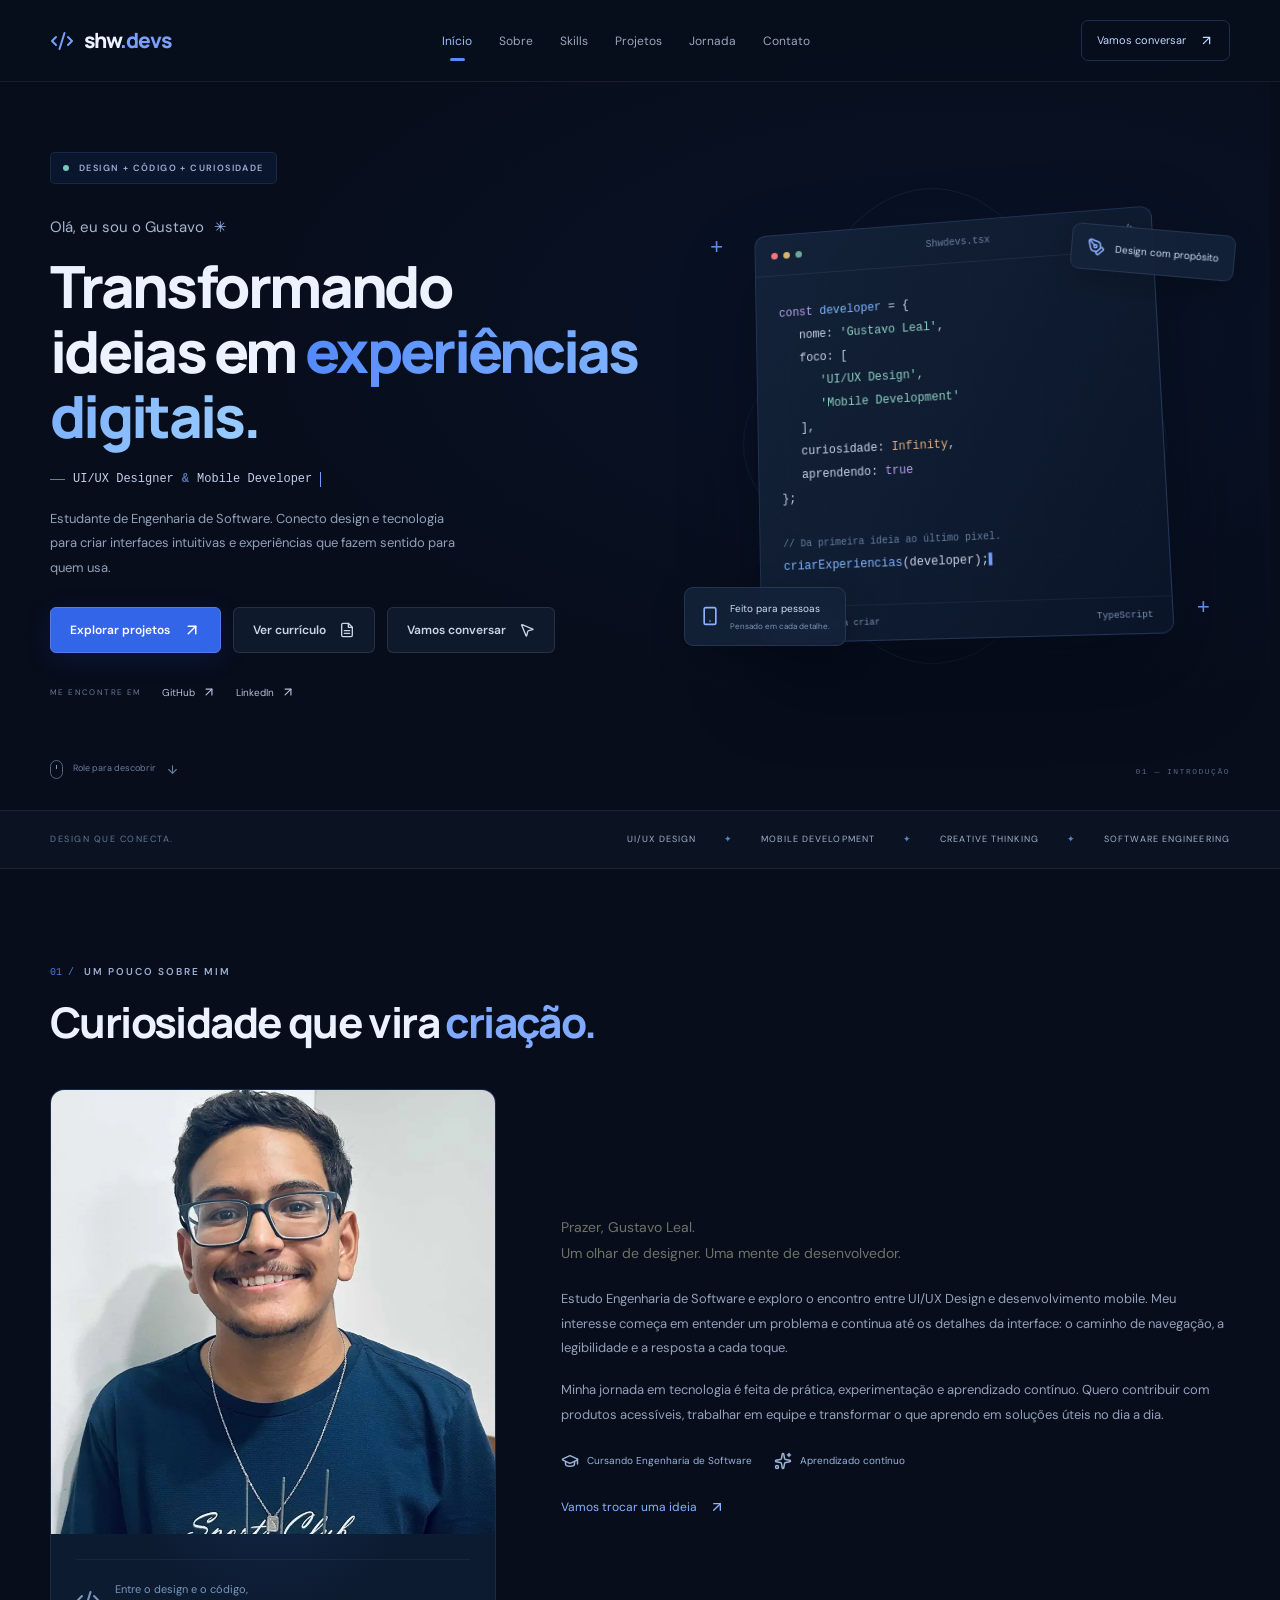
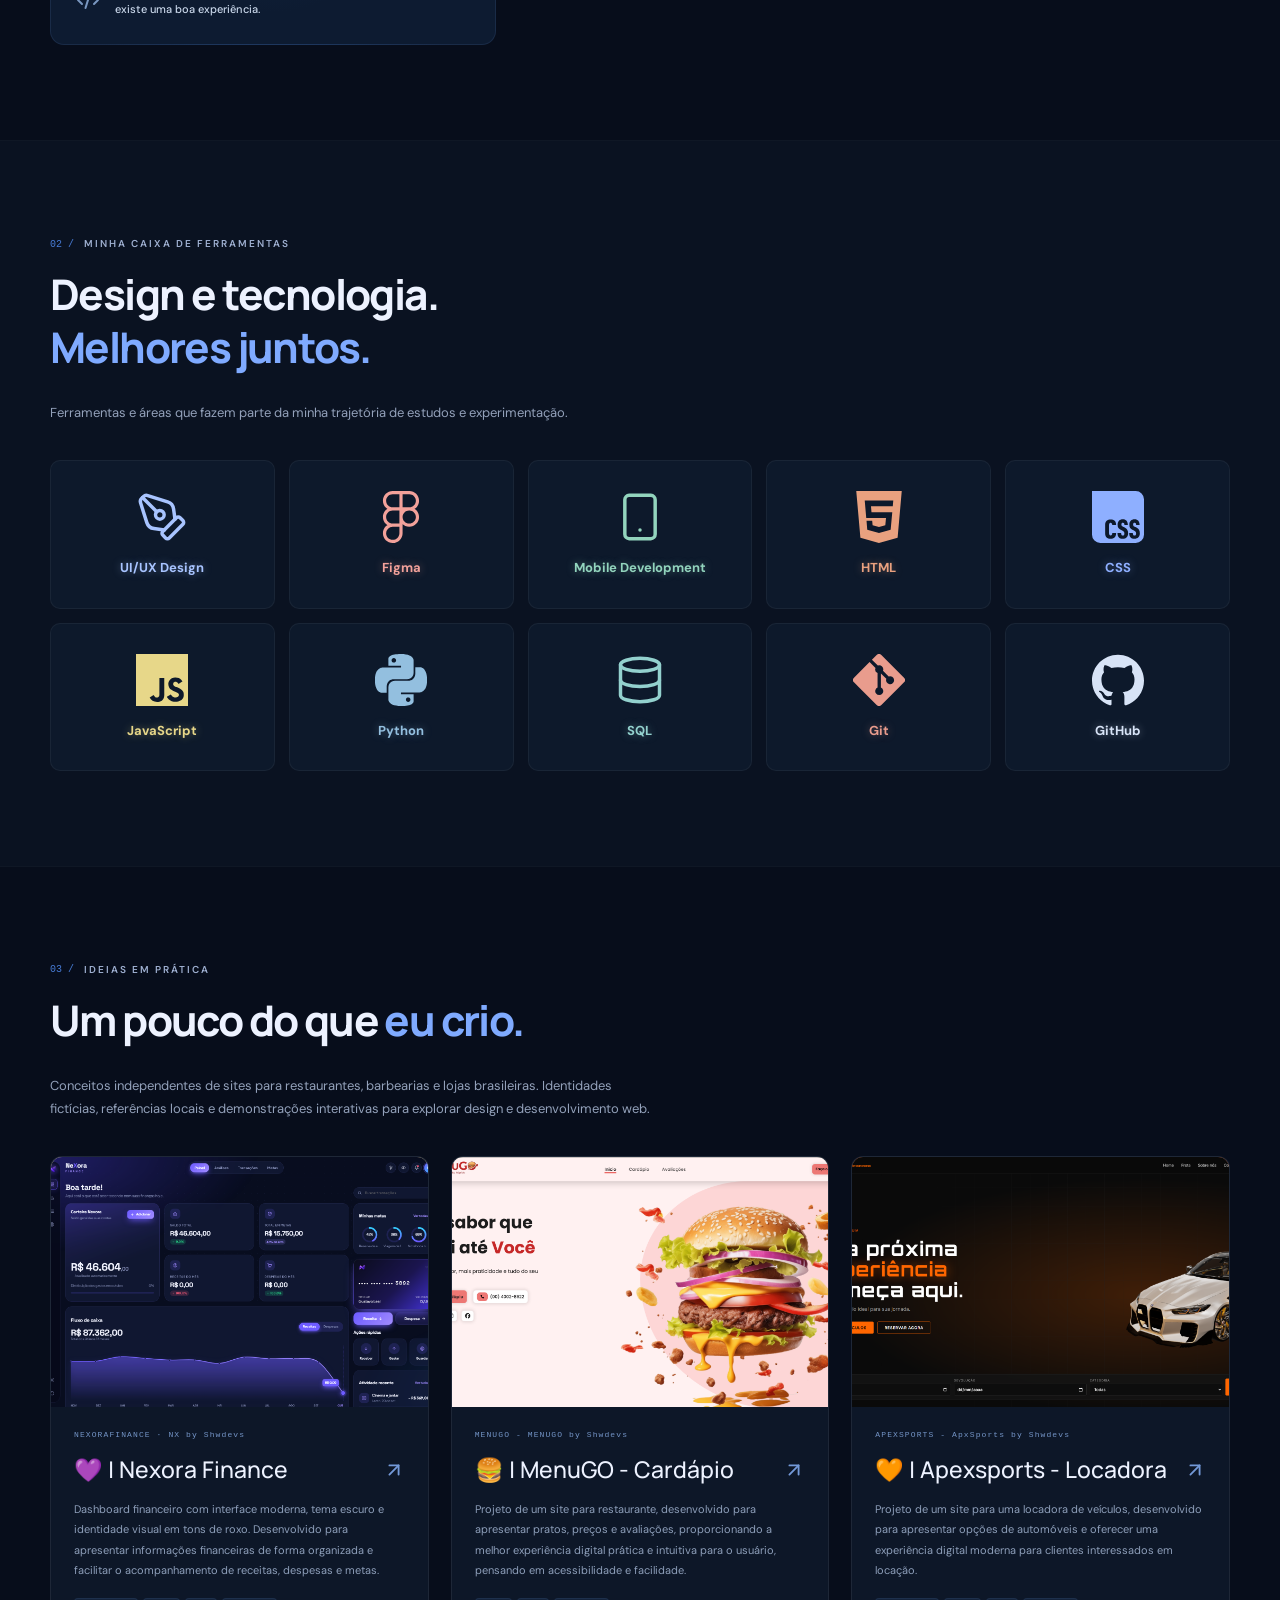
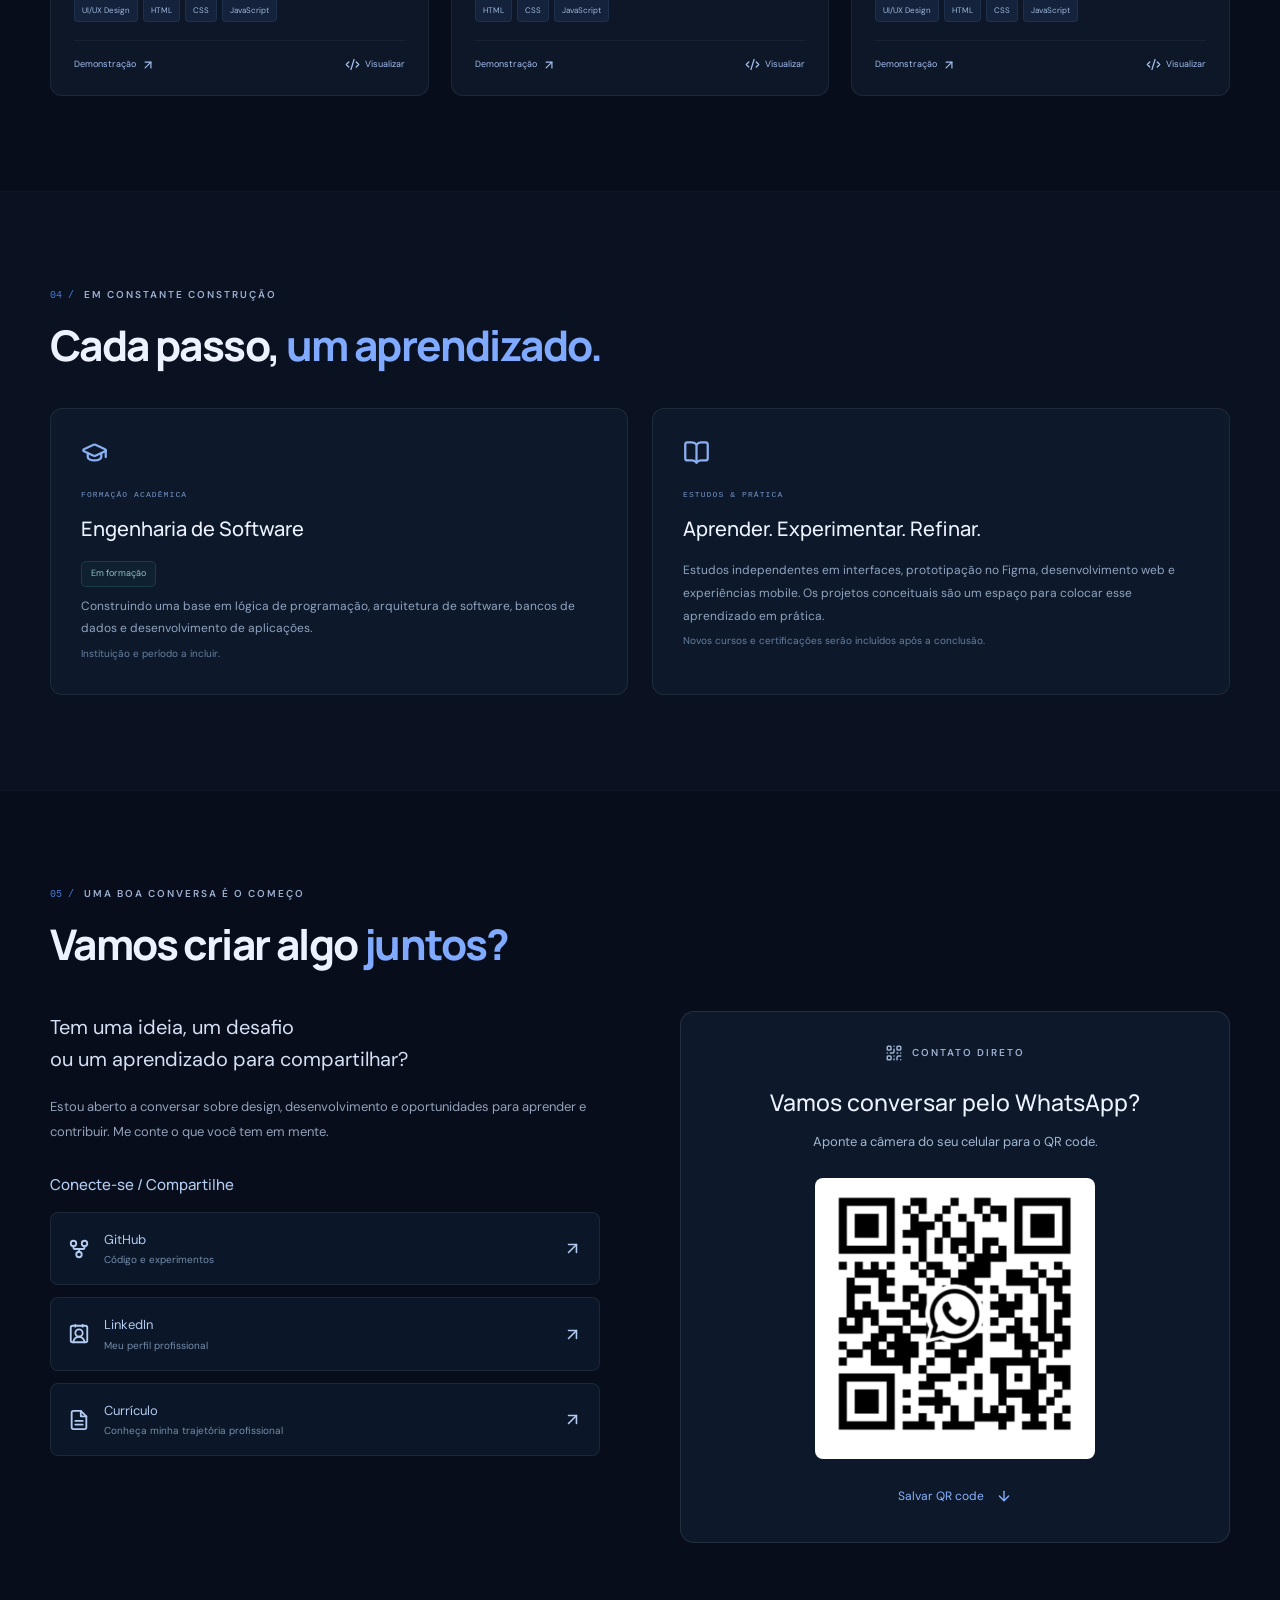
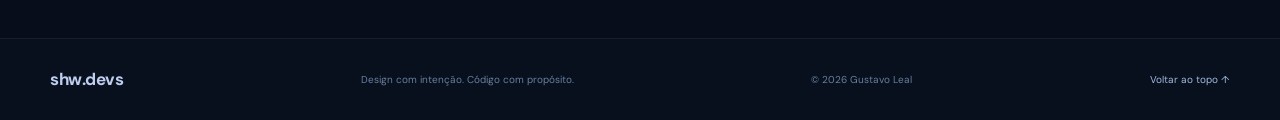
==== index.html @ 4ba38559 "Add files via upload" ====
<!doctype html>
<html lang="pt-BR">

<head>
  <meta charset="utf-8">
  <meta name="viewport" content="width=device-width, initial-scale=1">
  <meta name="theme-color" content="#070d1b">
  <meta name="description"
    content="Gustavo Leal — estudante de Engenharia de Software com foco em UI/UX Design e desenvolvimento mobile.">
  <title>🌐 | Shwdevs.com</title>
  <link rel="stylesheet" href="style.css">
</head>

<body>
  <a href="#main-content" class="skip-link">Pular para o conteúdo</a>
  <header class="site-header">
    <a href="#inicio" class="wordmark" aria-label="Gustavo Leal, início">
      <svg xmlns="http://www.w3.org/2000/svg" width="24" height="24" viewBox="0 0 24 24" fill="none"
        stroke="currentColor" stroke-width="2" stroke-linecap="round" stroke-linejoin="round"
        class="lucide lucide-code-xml lucide-code-2" aria-hidden="true">
        <path d="m18 16 4-4-4-4">
        </path>
        <path d="m6 8-4 4 4 4">
        </path>
        <path d="m14.5 4-5 16">
        </path>
      </svg>
      <span>shw<span class="blue">.devs</span>
      </span>
    </a>
    <button class="menu-toggle" aria-label="Abrir menu" aria-expanded="false" aria-controls="navigation">
      <svg xmlns="http://www.w3.org/2000/svg" width="24" height="24" viewBox="0 0 24 24" fill="none"
        stroke="currentColor" stroke-width="2" stroke-linecap="round" stroke-linejoin="round" class="lucide lucide-menu"
        aria-hidden="true">
        <path d="M4 5h16">
        </path>
        <path d="M4 12h16">
        </path>
        <path d="M4 19h16">
        </path>
      </svg>
    </button>
    <nav id="navigation" class="" aria-label="Navegação principal">
      <a href="#inicio" class="active" aria-current="location">Início</a>
      <a href="#sobre" class="">Sobre</a>
      <a href="#habilidades" class="">Skills</a>
      <a href="#projetos" class="">Projetos</a>
      <a href="#jornada" class="">Jornada</a>
      <a href="#contato" class="">Contato</a>
    </nav>
    <a href="#contato" class="header-cta">Vamos conversar <svg xmlns="http://www.w3.org/2000/svg" width="15" height="15"
        viewBox="0 0 24 24" fill="none" stroke="currentColor" stroke-width="2" stroke-linecap="round"
        stroke-linejoin="round" class="lucide lucide-arrow-up-right" aria-hidden="true">
        <path d="M7 7h10v10">
        </path>
        <path d="M7 17 17 7">
        </path>
      </svg>
    </a>
  </header>
  <main id="main-content" tabindex="-1">
    <div class="portfolio">
      <section id="inicio" class="hero page-shell">
        <div class="hero-copy">
          <div class="eyebrow pill">
            <span class="status-dot">
            </span> DESIGN + CÓDIGO + CURIOSIDADE
          </div>
          <p class="hello">Olá, eu sou o Gustavo <span aria-hidden="true">✳</span>
          </p>
          <h1>Transformando<br />ideias em <span class="gradient-text">experiências<br class="wide-break" />
              digitais.</span>
          </h1>
          <div class="role-line">
            <span>
            </span> UI/UX Designer <b> &amp; </b> Mobile Developer<i>
            </i>
          </div>
          <p class="hero-description">Estudante de Engenharia de Software. Conecto design e tecnologia para criar
            interfaces intuitivas e experiências que fazem sentido para quem usa.</p>
          <div class="hero-actions">
            <a href="#projetos" class="primary-button">Explorar projetos <svg xmlns="http://www.w3.org/2000/svg"
                width="18" height="18" viewBox="0 0 24 24" fill="none" stroke="currentColor" stroke-width="2"
                stroke-linecap="round" stroke-linejoin="round" class="lucide lucide-arrow-up-right" aria-hidden="true">
                <path d="M7 7h10v10">
                </path>
                <path d="M7 17 17 7">
                </path>
              </svg>
            </a>
            <div class="resume-hover">
              <a href="assets/curriculo-gustavo-leal.pdf" class="secondary-button resume-trigger" target="_blank"
                rel="noreferrer" aria-describedby="resume-preview-note">Ver currículo <svg xmlns="http://www.w3.org/2000/svg"
                  width="16" height="16" viewBox="0 0 24 24" fill="none" stroke="currentColor" stroke-width="2"
                  stroke-linecap="round" stroke-linejoin="round" aria-hidden="true">
                  <path d="M14 2H6a2 2 0 0 0-2 2v16a2 2 0 0 0 2 2h12a2 2 0 0 0 2-2V8z"></path>
                  <path d="M14 2v6h6"></path>
                  <path d="M16 13H8"></path>
                  <path d="M16 17H8"></path>
                </svg>
              </a>
              <div class="resume-preview" role="dialog" aria-label="Prévia do currículo">
                <div class="resume-preview-heading">
                  <span>CURRÍCULO</span>
                  <small id="resume-preview-note">Passe o mouse para visualizar · clique para abrir</small>
                </div>
                <iframe src="assets/curriculo-gustavo-leal.pdf" title="Currículo de Gustavo Leal"
                  loading="lazy"></iframe>
              </div>
            </div>
            <a href="#contato" class="secondary-button">Vamos conversar <svg xmlns="http://www.w3.org/2000/svg"
                width="16" height="16" viewBox="0 0 24 24" fill="none" stroke="currentColor" stroke-width="2"
                stroke-linecap="round" stroke-linejoin="round" class="lucide lucide-mouse-pointer-2" aria-hidden="true">
                <path
                  d="M4.037 4.688a.495.495 0 0 1 .651-.651l16 6.5a.5.5 0 0 1-.063.947l-6.124 1.58a2 2 0 0 0-1.438 1.435l-1.579 6.126a.5.5 0 0 1-.947.063z">
                </path>
              </svg>
            </a>
          </div>
          <div class="hero-social">
            <span>ME ENCONTRE EM</span>
            <a href="https://github.com/shwnzzzz" target="_blank" rel="noreferrer">GitHub <svg
                xmlns="http://www.w3.org/2000/svg" width="14" height="14" viewBox="0 0 24 24" fill="none"
                stroke="currentColor" stroke-width="2" stroke-linecap="round" stroke-linejoin="round"
                class="lucide lucide-arrow-up-right" aria-hidden="true">
                <path d="M7 7h10v10">
                </path>
                <path d="M7 17 17 7">
                </path>
              </svg>
            </a>
            <a href="https://www.linkedin.com/in/gustavo-leal-b8183a264/" target="_blank" rel="noreferrer"
              title="Gustavo Leal no LinkedIn">LinkedIn <svg xmlns="http://www.w3.org/2000/svg" width="14" height="14"
                viewBox="0 0 24 24" fill="none" stroke="currentColor" stroke-width="2" stroke-linecap="round"
                stroke-linejoin="round" class="lucide lucide-arrow-up-right" aria-hidden="true">
                <path d="M7 7h10v10">
                </path>
                <path d="M7 17 17 7">
                </path>
              </svg>
            </a>
          </div>
        </div>
        <div class="tech-art" aria-label="Composição gráfica de desenvolvimento e design">
          <div class="art-grid">
          </div>
          <div class="orbital orbital-one">
          </div>
          <div class="orbital orbital-two">
          </div>
          <div class="floating-tag tag-design">
            <svg xmlns="http://www.w3.org/2000/svg" width="18" height="18" viewBox="0 0 24 24" fill="none"
              stroke="currentColor" stroke-width="2" stroke-linecap="round" stroke-linejoin="round"
              class="lucide lucide-pen-tool" aria-hidden="true">
              <path
                d="m18 13-.654-4.736a4 4 0 00-2.756-3.266l-9.163-2.9a2 2 0 00-2.017.493l-.82.819a2 2 0 00-.492 2.017l2.9 9.163a4 4 0 003.266 2.756L13 18">
              </path>
              <path
                d="M18.648 12.352a1.205 1.205 0 011.704 0l1.296 1.296a1.205 1.205 0 010 1.704l-6.296 6.296a1.205 1.205 0 01-1.704 0l-1.296-1.296a1.205 1.205 0 010-1.704z">
              </path>
              <path d="m3 3 6.586 6.586">
              </path>
              <circle cx="11" cy="11" r="2">
              </circle>
            </svg>
            <span>Design com propósito</span>
          </div>
          <div class="code-window">
            <div class="window-top">
              <span class="window-dots">
                <i>
                </i>
                <i>
                </i>
                <i>
                </i>
              </span>
              <span>Shwdevs.tsx</span>
              <svg xmlns="http://www.w3.org/2000/svg" width="14" height="14" viewBox="0 0 24 24" fill="none"
                stroke="currentColor" stroke-width="2" stroke-linecap="round" stroke-linejoin="round"
                class="lucide lucide-code-xml lucide-code-2" aria-hidden="true">
                <path d="m18 16 4-4-4-4">
                </path>
                <path d="m6 8-4 4 4 4">
                </path>
                <path d="m14.5 4-5 16">
                </path>
              </svg>
            </div>
            <div class="code-body">
              <div>
                <span class="code-purple">const</span> <span class="code-blue">developer</span> = {
              </div>
              <div class="indent">nome: <span class="code-green">&#x27;Gustavo Leal&#x27;</span>,</div>
              <div class="indent">foco: [</div>
              <div class="indent2 code-green">&#x27;UI/UX Design&#x27;,</div>
              <div class="indent2 code-green">&#x27;Mobile Development&#x27;</div>
              <div class="indent">],</div>
              <div class="indent">curiosidade: <span class="code-orange">Infinity</span>,</div>
              <div class="indent">aprendendo: <span class="code-purple">true</span>
              </div>
              <div>};</div>
              <br />
              <div class="code-muted">// Da primeira ideia ao último pixel.</div>
              <div>
                <span class="code-blue">criarExperiencias</span>(developer);<span class="code-caret">▌</span>
              </div>
            </div>
            <div class="window-bottom">
              <span>
                <span class="status-dot">
                </span> Pronto para criar</span>
              <span>TypeScript</span>
            </div>
          </div>
          <div class="floating-tag tag-mobile">
            <svg xmlns="http://www.w3.org/2000/svg" width="20" height="20" viewBox="0 0 24 24" fill="none"
              stroke="currentColor" stroke-width="2" stroke-linecap="round" stroke-linejoin="round"
              class="lucide lucide-smartphone" aria-hidden="true">
              <rect width="14" height="20" x="5" y="2" rx="2" ry="2">
              </rect>
              <path d="M12 18h.01">
              </path>
            </svg>
            <div>Feito para pessoas<small>Pensado em cada detalhe.</small>
            </div>
          </div>
          <span class="art-cross cross-one">+</span>
          <span class="art-cross cross-two">+</span>
        </div>
        <a href="#sobre" class="scroll-cue">
          <span class="mouse-outline">
          </span> Role para descobrir <svg xmlns="http://www.w3.org/2000/svg" width="13" height="13" viewBox="0 0 24 24"
            fill="none" stroke="currentColor" stroke-width="2" stroke-linecap="round" stroke-linejoin="round"
            class="lucide lucide-arrow-down" aria-hidden="true">
            <path d="M12 5v14">
            </path>
            <path d="m19 12-7 7-7-7">
            </path>
          </svg>
        </a>
        <span class="hero-index">01 — INTRODUÇÃO</span>
      </section>
      <div class="discipline-strip">
        <span>DESIGN QUE CONECTA.</span>
        <span>UI/UX DESIGN <i>✦</i> MOBILE DEVELOPMENT <i>✦</i> CREATIVE THINKING <i>✦</i> SOFTWARE ENGINEERING</span>
      </div>


      <section id="sobre" class="page-shell content-section reveal">
        <div class="section-heading">
          <p class="eyebrow">
            <span class="section-number">01 /</span> UM POUCO SOBRE MIM
          </p>
          <h2>Curiosidade que vira <span>criação.</span>
          </h2>
        </div>
        <div class="about-grid">
          <div class="about-graphic">
            <img class="profile-photo" src="img/gustavo-leal-800.webp"
              srcSet="img/gustavo-leal-400.webp 400w, img/gustavo-leal-800.webp 800w"
              sizes="(max-width: 760px) 90vw, 40vw" width="2065" height="2057" loading="lazy"
              alt="Foto" />
            <div class="about-graphic-bottom">
              <svg xmlns="http://www.w3.org/2000/svg" width="24" height="24" viewBox="0 0 24 24" fill="none"
                stroke="currentColor" stroke-width="2" stroke-linecap="round" stroke-linejoin="round"
                class="lucide lucide-code-xml lucide-code-2" aria-hidden="true">
                <path d="m18 16 4-4-4-4">
                </path>
                <path d="m6 8-4 4 4 4">
                </path>
                <path d="m14.5 4-5 16">
                </path>
              </svg> <span>Entre o design e o código,<br />
                <b>existe uma boa experiência.</b>
              </span>
            </div>
          </div>
          <div class="about-copy">
            <p class="intro-text">Prazer, Gustavo Leal.<br />Um olhar de designer. Uma mente de desenvolvedor.</p>
            <p>Estudo Engenharia de Software e exploro o encontro entre UI/UX Design e desenvolvimento mobile. Meu
              interesse começa em entender um problema e continua até os detalhes da interface: o caminho de navegação,
              a legibilidade e a resposta a cada toque.</p>
            <p>Minha jornada em tecnologia é feita de prática, experimentação e aprendizado contínuo. Quero contribuir
              com produtos acessíveis, trabalhar em equipe e transformar o que aprendo em soluções úteis no dia a dia.
            </p>
            <div class="about-notes">
              <span>
                <svg xmlns="http://www.w3.org/2000/svg" width="18" height="18" viewBox="0 0 24 24" fill="none"
                  stroke="currentColor" stroke-width="2" stroke-linecap="round" stroke-linejoin="round"
                  class="lucide lucide-graduation-cap" aria-hidden="true">
                  <path
                    d="M21.42 10.922a1 1 0 0 0-.019-1.838L12.83 5.18a2 2 0 0 0-1.66 0L2.6 9.08a1 1 0 0 0 0 1.832l8.57 3.908a2 2 0 0 0 1.66 0z">
                  </path>
                  <path d="M22 10v6">
                  </path>
                  <path d="M6 12.5V16a6 3 0 0 0 12 0v-3.5">
                  </path>
                </svg> Cursando Engenharia de Software</span>
              <span>
                <svg xmlns="http://www.w3.org/2000/svg" width="18" height="18" viewBox="0 0 24 24" fill="none"
                  stroke="currentColor" stroke-width="2" stroke-linecap="round" stroke-linejoin="round"
                  class="lucide lucide-sparkles lucide-stars" aria-hidden="true">
                  <path
                    d="M11.017 2.814a1 1 0 0 1 1.966 0l1.051 5.558a2 2 0 0 0 1.594 1.594l5.558 1.051a1 1 0 0 1 0 1.966l-5.558 1.051a2 2 0 0 0-1.594 1.594l-1.051 5.558a1 1 0 0 1-1.966 0l-1.051-5.558a2 2 0 0 0-1.594-1.594l-5.558-1.051a1 1 0 0 1 0-1.966l5.558-1.051a2 2 0 0 0 1.594-1.594z">
                  </path>
                  <path d="M20 2v4">
                  </path>
                  <path d="M22 4h-4">
                  </path>
                  <circle cx="4" cy="20" r="2">
                  </circle>
                </svg> Aprendizado contínuo</span>
            </div>
            <a href="#contato" class="text-link">Vamos trocar uma ideia <svg xmlns="http://www.w3.org/2000/svg"
                width="16" height="16" viewBox="0 0 24 24" fill="none" stroke="currentColor" stroke-width="2"
                stroke-linecap="round" stroke-linejoin="round" class="lucide lucide-arrow-up-right" aria-hidden="true">
                <path d="M7 7h10v10">
                </path>
                <path d="M7 17 17 7">
                </path>
              </svg>
            </a>
          </div>
        </div>
      </section>

      
      <section id="habilidades" class="section-tinted">
        <div class="page-shell content-section reveal">
          <div class="section-heading">
            <p class="eyebrow">
              <span class="section-number">02 /</span> MINHA CAIXA DE FERRAMENTAS
            </p>
            <h2>Design e tecnologia.<br />
              <span>Melhores juntos.</span>
            </h2>
          </div>
          <p class="section-description">Ferramentas e áreas que fazem parte da minha trajetória de estudos e
            experimentação.</p>
          <div class="skills-grid">
            <div class="skill-card tool-tile" tabindex="0" role="img" aria-label="UI/UX Design" title="UI/UX Design"
              style="--tool-color:#a8c4ff">
              <svg xmlns="http://www.w3.org/2000/svg" width="24" height="24" viewBox="0 0 24 24" fill="none"
                stroke="currentColor" stroke-width="1.6" stroke-linecap="round" stroke-linejoin="round"
                class="lucide lucide-pen-tool tool-logo" aria-hidden="true">
                <path
                  d="m18 13-.654-4.736a4 4 0 00-2.756-3.266l-9.163-2.9a2 2 0 00-2.017.493l-.82.819a2 2 0 00-.492 2.017l2.9 9.163a4 4 0 003.266 2.756L13 18">
                </path>
                <path
                  d="M18.648 12.352a1.205 1.205 0 011.704 0l1.296 1.296a1.205 1.205 0 010 1.704l-6.296 6.296a1.205 1.205 0 01-1.704 0l-1.296-1.296a1.205 1.205 0 010-1.704z">
                </path>
                <path d="m3 3 6.586 6.586">
                </path>
                <circle cx="11" cy="11" r="2">
                </circle>
              </svg>
              <strong class="tool-name" aria-hidden="true">UI/UX Design</strong>
            </div>
            <div class="skill-card tool-tile" tabindex="0" role="img" aria-label="Figma" title="Figma"
              style="--tool-color:#f2a19a">
              <span class="tool-logo" aria-hidden="true" style="mask-image:url(icons/figma.svg)">
              </span>
              <strong class="tool-name" aria-hidden="true">Figma</strong>
            </div>
            <div class="skill-card tool-tile" tabindex="0" role="img" aria-label="Mobile Development"
              title="Mobile Development" style="--tool-color:#92d4bd">
              <svg xmlns="http://www.w3.org/2000/svg" width="24" height="24" viewBox="0 0 24 24" fill="none"
                stroke="currentColor" stroke-width="1.6" stroke-linecap="round" stroke-linejoin="round"
                class="lucide lucide-smartphone tool-logo" aria-hidden="true">
                <rect width="14" height="20" x="5" y="2" rx="2" ry="2">
                </rect>
                <path d="M12 18h.01">
                </path>
              </svg>
              <strong class="tool-name" aria-hidden="true">Mobile Development</strong>
            </div>
            <div class="skill-card tool-tile" tabindex="0" role="img" aria-label="HTML" title="HTML"
              style="--tool-color:#e9a17f">
              <span class="tool-logo" aria-hidden="true" style="mask-image:url(icons/html5.svg)">
              </span>
              <strong class="tool-name" aria-hidden="true">HTML</strong>
            </div>
            <div class="skill-card tool-tile" tabindex="0" role="img" aria-label="CSS" title="CSS"
              style="--tool-color:#8eafff">
              <span class="tool-logo" aria-hidden="true" style="mask-image:url(icons/css.svg)">
              </span>
              <strong class="tool-name" aria-hidden="true">CSS</strong>
            </div>
            <div class="skill-card tool-tile" tabindex="0" role="img" aria-label="JavaScript" title="JavaScript"
              style="--tool-color:#e7d789">
              <span class="tool-logo" aria-hidden="true" style="mask-image:url(icons/javascript.svg)">
              </span>
              <strong class="tool-name" aria-hidden="true">JavaScript</strong>
            </div>
            <div class="skill-card tool-tile" tabindex="0" role="img" aria-label="Python" title="Python"
              style="--tool-color:#93bfdf">
              <span class="tool-logo" aria-hidden="true" style="mask-image:url(icons/python.svg)">
              </span>
              <strong class="tool-name" aria-hidden="true">Python</strong>
            </div>
            <div class="skill-card tool-tile" tabindex="0" role="img" aria-label="SQL" title="SQL"
              style="--tool-color:#93d1ce">
              <svg xmlns="http://www.w3.org/2000/svg" width="24" height="24" viewBox="0 0 24 24" fill="none"
                stroke="currentColor" stroke-width="1.6" stroke-linecap="round" stroke-linejoin="round"
                class="lucide lucide-database tool-logo" aria-hidden="true">
                <ellipse cx="12" cy="5" rx="9" ry="3">
                </ellipse>
                <path d="M3 5V19A9 3 0 0 0 21 19V5">
                </path>
                <path d="M3 12A9 3 0 0 0 21 12">
                </path>
              </svg>
              <strong class="tool-name" aria-hidden="true">SQL</strong>
            </div>
            <div class="skill-card tool-tile" tabindex="0" role="img" aria-label="Git" title="Git"
              style="--tool-color:#e99c8d">
              <span class="tool-logo" aria-hidden="true" style="mask-image:url(icons/git.svg)">
              </span>
              <strong class="tool-name" aria-hidden="true">Git</strong>
            </div>
            <div class="skill-card tool-tile" tabindex="0" role="img" aria-label="GitHub" title="GitHub"
              style="--tool-color:#d7e3f6">
              <span class="tool-logo" aria-hidden="true" style="mask-image:url(icons/github.svg)">
              </span>
              <strong class="tool-name" aria-hidden="true">GitHub</strong>
            </div>
          </div>
        </div>
      </section>

      
      <section id="projetos" class="page-shell content-section reveal">
        <div class="section-heading">
          <p class="eyebrow">
            <span class="section-number">03 /</span> IDEIAS EM PRÁTICA
          </p>
          <h2>Um pouco do que <span>eu crio.</span>
          </h2>
        </div>
        <p class="section-description">Conceitos independentes de sites para restaurantes, barbearias e lojas
          brasileiras. Identidades fictícias, referências locais e demonstrações interativas para explorar design e
          desenvolvimento web.</p>
        <div class="portfolio-grid">
          <article class="portfolio-card">
            <button class="portfolio-preview quintal" aria-label="Abrir demonstração NexoraFinance">
              <img src="img/NexoraFinance.png" alt="Prévia do projeto Nexora Finance">
              <span class="preview-play">
                <svg xmlns="http://www.w3.org/2000/svg" width="13" height="13" viewBox="0 0 24 24" fill="none"
                  stroke="currentColor" stroke-width="2" stroke-linecap="round" stroke-linejoin="round"
                  class="lucide lucide-play" aria-hidden="true">
                  <path d="M5 5a2 2 0 0 1 3.008-1.728l11.997 6.998a2 2 0 0 1 .003 3.458l-12 7A2 2 0 0 1 5 19z">
                  </path>
                </svg> Ver demonstração</span>
            </button>
            <div class="portfolio-caption">
              <p class="tiny-label">NEXORAFINANCE · NX by Shwdevs</p>
              <h3>💜 | Nexora Finance <svg xmlns="http://www.w3.org/2000/svg" width="22" height="22" viewBox="0 0 24 24"
                  fill="none" stroke="currentColor" stroke-width="2" stroke-linecap="round" stroke-linejoin="round"
                  class="lucide lucide-arrow-up-right" aria-hidden="true">
                  <path d="M7 7h10v10">
                  </path>
                  <path d="M7 17 17 7">
                  </path>
                </svg>
              </h3>
              <p>Dashboard financeiro com interface moderna, tema escuro e identidade visual em tons de roxo. Desenvolvido para apresentar informações financeiras de forma organizada e facilitar o acompanhamento de receitas, despesas e metas.</p>
              <div class="project-tags">
                <span>UI/UX Design</span>
                <span>HTML</span>
                <span>CSS</span>
                <span>JavaScript</span>
              </div>
              <div class="project-actions">
                <button>Demonstração <svg xmlns="http://www.w3.org/2000/svg" width="14" height="14"
                    viewBox="0 0 24 24" fill="none" stroke="currentColor" stroke-width="2" stroke-linecap="round"
                    stroke-linejoin="round" class="lucide lucide-arrow-up-right" aria-hidden="true">
                    <path d="M7 7h10v10">
                    </path>
                    <path d="M7 17 17 7">
                    </path>
                  </svg>
                </button>
                <a href="demos/nexorafinance.html">
                  <svg xmlns="http://www.w3.org/2000/svg" width="15" height="15" viewBox="0 0 24 24" fill="none"
                    stroke="currentColor" stroke-width="2" stroke-linecap="round" stroke-linejoin="round"
                    class="lucide lucide-code-xml lucide-code-2" aria-hidden="true">
                    <path d="m18 16 4-4-4-4">
                    </path>
                    <path d="m6 8-4 4 4 4">
                    </path>
                    <path d="m14.5 4-5 16">
                    </path>
                  </svg> Visualizar</a>
              </div>
            </div>
          </article>

          <article class="portfolio-card">
            <button class="portfolio-preview bairro" aria-label="Abrir demonstração do MenuGo">
              <img src="img/MenuGo.png" alt="Prévia do projeto MenuGo">
              <span class="preview-play">
                <svg xmlns="http://www.w3.org/2000/svg" width="13" height="13" viewBox="0 0 24 24" fill="none"
                  stroke="currentColor" stroke-width="2" stroke-linecap="round" stroke-linejoin="round"
                  class="lucide lucide-play" aria-hidden="true">
                  <path d="M5 5a2 2 0 0 1 3.008-1.728l11.997 6.998a2 2 0 0 1 .003 3.458l-12 7A2 2 0 0 1 5 19z">
                  </path>
                </svg> Ver demonstração</span>
            </button>
            <div class="portfolio-caption">
              <p class="tiny-label">MENUGO - MENUGO by Shwdevs</p>
              <h3>🍔 | MenuGO - Cardápio <svg xmlns="http://www.w3.org/2000/svg" width="22" height="22" viewBox="0 0 24 24"
                  fill="none" stroke="currentColor" stroke-width="2" stroke-linecap="round" stroke-linejoin="round"
                  class="lucide lucide-arrow-up-right" aria-hidden="true">
                  <path d="M7 7h10v10">
                  </path>
                  <path d="M7 17 17 7">
                  </path>
                </svg>
              </h3>
              <p>Projeto de um site para restaurante, desenvolvido para apresentar pratos, preços e avaliações, proporcionando a melhor experiência digital prática e intuitiva para o usuário, pensando em acessibilidade e facilidade.</p>
              <div class="project-tags">
                <span>HTML</span>
                <span>CSS</span>
                <span>JavaScript</span>
              </div>
              <div class="project-actions">
                <button>Demonstração <svg xmlns="http://www.w3.org/2000/svg" width="14" height="14"
                    viewBox="0 0 24 24" fill="none" stroke="currentColor" stroke-width="2" stroke-linecap="round"
                    stroke-linejoin="round" class="lucide lucide-arrow-up-right" aria-hidden="true">
                    <path d="M7 7h10v10">
                    </path>
                    <path d="M7 17 17 7">
                    </path>
                  </svg>
                </button>
                <a href="demos/menugo.html">
                  <svg xmlns="http://www.w3.org/2000/svg" width="15" height="15" viewBox="0 0 24 24" fill="none"
                    stroke="currentColor" stroke-width="2" stroke-linecap="round" stroke-linejoin="round"
                    class="lucide lucide-code-xml lucide-code-2" aria-hidden="true">
                    <path d="m18 16 4-4-4-4">
                    </path>
                    <path d="m6 8-4 4 4 4">
                    </path>
                    <path d="m14.5 4-5 16">
                    </path>
                  </svg> Visualizar</a>
              </div>
            </div>
          </article>

          <article class="portfolio-card">
            <button class="portfolio-preview bossa" aria-label="Abrir demonstração do ApexSports">
              <img src="img/Apexsports.png" alt="Prévia do projeto Apexsports Locadora">
              <span class="preview-play">
                <svg xmlns="http://www.w3.org/2000/svg" width="13" height="13" viewBox="0 0 24 24" fill="none"
                  stroke="currentColor" stroke-width="2" stroke-linecap="round" stroke-linejoin="round"
                  class="lucide lucide-play" aria-hidden="true">
                  <path d="M5 5a2 2 0 0 1 3.008-1.728l11.997 6.998a2 2 0 0 1 .003 3.458l-12 7A2 2 0 0 1 5 19z">
                  </path>
                </svg> Ver demonstração</span>
            </button>
            <div class="portfolio-caption">
              <p class="tiny-label">APEXSPORTS - ApxSports by Shwdevs</p>
              <h3>🧡 | Apexsports - Locadora <svg xmlns="http://www.w3.org/2000/svg" width="22" height="22" viewBox="0 0 24 24"
                  fill="none" stroke="currentColor" stroke-width="2" stroke-linecap="round" stroke-linejoin="round"
                  class="lucide lucide-arrow-up-right" aria-hidden="true">
                  <path d="M7 7h10v10">
                  </path>
                  <path d="M7 17 17 7">
                  </path>
                </svg>
              </h3>
              <p>Projeto de um site para uma locadora de veículos, desenvolvido para apresentar opções de automóveis e oferecer uma experiência digital moderna para clientes interessados em locação.</p>
              <div class="project-tags">
                <span>UI/UX Design</span>
                <span>HTML</span>
                <span>CSS</span>
                <span>JavaScript</span>
              </div>
              <div class="project-actions">
                <button>Demonstração <svg xmlns="http://www.w3.org/2000/svg" width="14" height="14"
                    viewBox="0 0 24 24" fill="none" stroke="currentColor" stroke-width="2" stroke-linecap="round"
                    stroke-linejoin="round" class="lucide lucide-arrow-up-right" aria-hidden="true">
                    <path d="M7 7h10v10">
                    </path>
                    <path d="M7 17 17 7">
                    </path>
                  </svg>
                </button>
                <a href="demos/apexsports.html">
                  <svg xmlns="http://www.w3.org/2000/svg" width="15" height="15" viewBox="0 0 24 24" fill="none"
                    stroke="currentColor" stroke-width="2" stroke-linecap="round" stroke-linejoin="round"
                    class="lucide lucide-code-xml lucide-code-2" aria-hidden="true">
                    <path d="m18 16 4-4-4-4">
                    </path>
                    <path d="m6 8-4 4 4 4">
                    </path>
                    <path d="m14.5 4-5 16">
                    </path>
                  </svg> Visualizar</a>
              </div>
            </div>
          </article>
        </div>
      </section>


      <section id="jornada" class="section-tinted">
        <div class="page-shell content-section reveal">
          <div class="section-heading">
            <p class="eyebrow">
              <span class="section-number">04 /</span> EM CONSTANTE CONSTRUÇÃO
            </p>
            <h2>Cada passo, <span>um aprendizado.</span>
            </h2>
          </div>
          <div class="journey-grid">
            <article class="journey-card">
              <svg xmlns="http://www.w3.org/2000/svg" width="27" height="27" viewBox="0 0 24 24" fill="none"
                stroke="currentColor" stroke-width="2" stroke-linecap="round" stroke-linejoin="round"
                class="lucide lucide-graduation-cap" aria-hidden="true">
                <path
                  d="M21.42 10.922a1 1 0 0 0-.019-1.838L12.83 5.18a2 2 0 0 0-1.66 0L2.6 9.08a1 1 0 0 0 0 1.832l8.57 3.908a2 2 0 0 0 1.66 0z">
                </path>
                <path d="M22 10v6">
                </path>
                <path d="M6 12.5V16a6 3 0 0 0 12 0v-3.5">
                </path>
              </svg>
              <span class="tiny-label">FORMAÇÃO ACADÊMICA</span>
              <h3>Engenharia de Software</h3>
              <span class="study-status">Em formação</span>
              <p>Construindo uma base em lógica de programação, arquitetura de software, bancos de dados e
                desenvolvimento de aplicações.</p>
              <small>Instituição e período a incluir.</small>
            </article>
            <article class="journey-card">
              <svg xmlns="http://www.w3.org/2000/svg" width="27" height="27" viewBox="0 0 24 24" fill="none"
                stroke="currentColor" stroke-width="2" stroke-linecap="round" stroke-linejoin="round"
                class="lucide lucide-book-open" aria-hidden="true">
                <path d="M12 5v16">
                </path>
                <path
                  d="M20.001 19A2 2 0 0022 17V5a2 2 0 00-1.999-2L16 3.002A5 5 0 0012 5a5 5 0 00-4-2H4a2 2 0 00-2 2v12a2 2 0 001.999 2H8a5 5 0 014 2 5 5 0 014-2z">
                </path>
              </svg>
              <span class="tiny-label">ESTUDOS &amp; PRÁTICA</span>
              <h3>Aprender. Experimentar. Refinar.</h3>
              <p>Estudos independentes em interfaces, prototipação no Figma, desenvolvimento web e experiências mobile.
                Os projetos conceituais são um espaço para colocar esse aprendizado em prática.</p>
              <small>Novos cursos e certificações serão incluídos após a conclusão.</small>
            </article>
          </div>
        </div>
      </section>


      <section id="contato" class="page-shell content-section reveal">
        <div class="section-heading">
          <p class="eyebrow">
            <span class="section-number">05 /</span> UMA BOA CONVERSA É O COMEÇO
          </p>
          <h2>Vamos criar algo <span>juntos?</span>
          </h2>
        </div>
        <div class="contact-layout">
          <div>
            <p class="intro-text">Tem uma ideia, um desafio<br />ou um aprendizado para compartilhar?</p>
            <p>Estou aberto a conversar sobre design, desenvolvimento e oportunidades para aprender e contribuir. Me
              conte o que você tem em mente.</p>
            <h3 class="connect-heading">Conecte-se / Compartilhe</h3>
            <div class="contact-socials">
              <div class="github-preview-hover">
                <a class="social-link" href="https://github.com/shwnzzzz" target="_blank" rel="noreferrer">
                <svg xmlns="http://www.w3.org/2000/svg" width="22" height="22" viewBox="0 0 24 24" fill="none"
                  stroke="currentColor" stroke-width="2" stroke-linecap="round" stroke-linejoin="round"
                  class="lucide lucide-git-fork" aria-hidden="true">
                  <circle cx="12" cy="18" r="3">
                  </circle>
                  <circle cx="6" cy="6" r="3">
                  </circle>
                  <circle cx="18" cy="6" r="3">
                  </circle>
                  <path d="M18 9v2c0 .6-.4 1-1 1H7c-.6 0-1-.4-1-1V9">
                  </path>
                  <path d="M12 12v3">
                  </path>
                </svg>
                <span>GitHub<small>Código e experimentos</small>
                </span>
                <svg xmlns="http://www.w3.org/2000/svg" width="19" height="19" viewBox="0 0 24 24" fill="none"
                  stroke="currentColor" stroke-width="2" stroke-linecap="round" stroke-linejoin="round"
                  class="lucide lucide-arrow-up-right" aria-hidden="true">
                  <path d="M7 7h10v10">
                  </path>
                  <path d="M7 17 17 7">
                  </path>
                </svg>
                </a>
                <div class="github-image-preview" role="img" aria-label="Prévia do perfil de Gustavo Leal no GitHub">
                  <img src="assets/github-preview.png" alt="Captura do perfil de Gustavo Leal no GitHub" loading="lazy" />
                </div>
              </div>
              <div class="linkedin-preview-hover">
                <a class="social-link" href="https://www.linkedin.com/in/gustavo-leal-b8183a264/" target="_blank"
                  rel="noreferrer">
                <svg xmlns="http://www.w3.org/2000/svg" width="22" height="22" viewBox="0 0 24 24" fill="none"
                  stroke="currentColor" stroke-width="2" stroke-linecap="round" stroke-linejoin="round"
                  class="lucide lucide-contact-round lucide-contact-2" aria-hidden="true">
                  <path d="M16 2v2">
                  </path>
                  <path d="M17.915 21a6 6 0 10-12 0">
                  </path>
                  <path d="M8 2v2">
                  </path>
                  <circle cx="12" cy="11" r="4">
                  </circle>
                  <rect x="3" y="3" width="18" height="18" rx="2">
                  </rect>
                </svg>
                <span>LinkedIn<small>Meu perfil profissional</small>
                </span>
                <svg xmlns="http://www.w3.org/2000/svg" width="19" height="19" viewBox="0 0 24 24" fill="none"
                  stroke="currentColor" stroke-width="2" stroke-linecap="round" stroke-linejoin="round"
                  class="lucide lucide-arrow-up-right" aria-hidden="true">
                  <path d="M7 7h10v10">
                  </path>
                  <path d="M7 17 17 7">
                  </path>
                </svg>
                </a>
                <div class="linkedin-image-preview" role="img" aria-label="Prévia do perfil de Gustavo Leal no LinkedIn">
                  <img src="assets/linkedin-preview.png" alt="Captura do perfil de Gustavo Leal no LinkedIn" loading="lazy" />
                </div>
              </div>
              <div class="resume-hover contact-resume-hover">
                <a href="assets/curriculo-gustavo-leal.pdf" class="social-link resume-contact-trigger" target="_blank"
                  rel="noreferrer" aria-describedby="contact-resume-preview-note">
                  <svg xmlns="http://www.w3.org/2000/svg" width="22" height="22" viewBox="0 0 24 24" fill="none"
                    stroke="currentColor" stroke-width="2" stroke-linecap="round" stroke-linejoin="round"
                    aria-hidden="true">
                    <path d="M14 2H6a2 2 0 0 0-2 2v16a2 2 0 0 0 2 2h12a2 2 0 0 0 2-2V8z"></path>
                    <path d="M14 2v6h6"></path>
                    <path d="M16 13H8"></path>
                    <path d="M16 17H8"></path>
                  </svg>
                  <span>Currículo<small>Conheça minha trajetória profissional</small>
                  </span>
                  <svg xmlns="http://www.w3.org/2000/svg" width="19" height="19" viewBox="0 0 24 24" fill="none"
                    stroke="currentColor" stroke-width="2" stroke-linecap="round" stroke-linejoin="round"
                    aria-hidden="true">
                    <path d="M7 7h10v10"></path>
                    <path d="M7 17 17 7"></path>
                  </svg>
                </a>
                <div class="resume-preview" role="dialog" aria-label="Prévia do currículo na seção de contato">
                  <div class="resume-preview-heading">
                    <span>CURRÍCULO</span>
                    <small id="contact-resume-preview-note">Passe o mouse para visualizar · clique para abrir</small>
                  </div>
                  <iframe src="assets/curriculo-gustavo-leal.pdf" title="Currículo de Gustavo Leal"
                    loading="lazy"></iframe>
                </div>
              </div>
            </div>
          </div>
          <aside class="qr-contact" aria-labelledby="qr-title">
            <p class="eyebrow">
              <svg xmlns="http://www.w3.org/2000/svg" width="18" height="18" viewBox="0 0 24 24" fill="none"
                stroke="currentColor" stroke-width="2" stroke-linecap="round" stroke-linejoin="round"
                class="lucide lucide-qr-code" aria-hidden="true">
                <rect width="5" height="5" x="3" y="3" rx="1">
                </rect>
                <rect width="5" height="5" x="16" y="3" rx="1">
                </rect>
                <rect width="5" height="5" x="3" y="16" rx="1">
                </rect>
                <path d="M21 16h-3a2 2 0 0 0-2 2v3">
                </path>
                <path d="M21 21v.01">
                </path>
                <path d="M12 7v3a2 2 0 0 1-2 2H7">
                </path>
                <path d="M3 12h.01">
                </path>
                <path d="M12 3h.01">
                </path>
                <path d="M12 16v.01">
                </path>
                <path d="M16 12h1">
                </path>
                <path d="M21 12v.01">
                </path>
                <path d="M12 21v-1">
                </path>
              </svg> CONTATO DIRETO
            </p>
            <h3 id="qr-title">Vamos conversar pelo WhatsApp?</h3>
            <p>Aponte a câmera do seu celular para o QR code.</p>
            <a href="img/contact-qr.png" target="_blank" rel="noreferrer"
              aria-label="Abrir QR code de contato em tamanho original">
              <img src="img/contact-qr-451.png" srcSet="img/contact-qr-451.png 451w, img/contact-qr-902.png 902w"
                sizes="(max-width: 760px) 75vw, 280px" width="451" height="453" loading="lazy"
                alt="QR code para entrar em contato com Gustavo Leal pelo WhatsApp" />
            </a>
            <a class="text-link" href="img/contact-qr.png" download="shw-devs-contato.png">Salvar QR code <svg
                xmlns="http://www.w3.org/2000/svg" width="16" height="16" viewBox="0 0 24 24" fill="none"
                stroke="currentColor" stroke-width="2" stroke-linecap="round" stroke-linejoin="round"
                class="lucide lucide-arrow-down" aria-hidden="true">
                <path d="M12 5v14">
                </path>
                <path d="m19 12-7 7-7-7">
                </path>
              </svg>
            </a>
          </aside>
        </div>
      </section>
    </div>
  </main>
  <footer class="site-footer">
    <a href="./" class="footer-logo">shw.devs</a>
    <span>Design com intenção. Código com propósito.</span>
    <span>© 2026 Gustavo Leal</span>
    <a href="#main-content">Voltar ao topo ↑</a>
  </footer>
  <script src="app.js" defer>
  </script>
</body>

</html>
---- style.css ----
@import "https://fonts.googleapis.com/css2?family=DM+Sans:wght@400;450;500;550;600;650;700&family=Manrope:wght@400;500;600;650;700;750;800&display=swap";
@layer components;

@layer properties {
    @supports (((-webkit-hyphens:none)) and (not (margin-trim:inline))) or ((-moz-orient:inline) and (not (color:rgb(from red r g b)))) {

        *,
        :before,
        :after,
        ::backdrop {
            --tw-rotate-x: initial;
            --tw-rotate-y: initial;
            --tw-rotate-z: initial;
            --tw-skew-x: initial;
            --tw-skew-y: initial;
            --tw-space-y-reverse: 0;
            --tw-border-style: solid;
            --tw-leading: initial;
            --tw-font-weight: initial;
            --tw-shadow: 0 0 #0000;
            --tw-shadow-color: initial;
            --tw-shadow-alpha: 100%;
            --tw-inset-shadow: 0 0 #0000;
            --tw-inset-shadow-color: initial;
            --tw-inset-shadow-alpha: 100%;
            --tw-ring-color: initial;
            --tw-ring-shadow: 0 0 #0000;
            --tw-inset-ring-color: initial;
            --tw-inset-ring-shadow: 0 0 #0000;
            --tw-ring-inset: initial;
            --tw-ring-offset-width: 0px;
            --tw-ring-offset-color: #fff;
            --tw-ring-offset-shadow: 0 0 #0000;
            --tw-outline-style: solid;
            --tw-blur: initial;
            --tw-brightness: initial;
            --tw-contrast: initial;
            --tw-grayscale: initial;
            --tw-hue-rotate: initial;
            --tw-invert: initial;
            --tw-opacity: initial;
            --tw-saturate: initial;
            --tw-sepia: initial;
            --tw-drop-shadow: initial;
            --tw-drop-shadow-color: initial;
            --tw-drop-shadow-alpha: 100%;
            --tw-drop-shadow-size: initial
        }
    }
}

@layer theme {

    :root,
    :host {
        --font-sans: -apple-system, BlinkMacSystemFont, "Segoe UI", Roboto, "Helvetica Neue", "Noto Sans", Arial, sans-serif, "Apple Color Emoji", "Segoe UI Emoji", "Segoe UI Symbol", "Noto Color Emoji";
        --font-mono: ui-monospace, SFMono-Regular, Menlo, Monaco, Consolas, "Liberation Mono", "Courier New", monospace;
        --color-gray-500: oklch(55.1% .027 264.364);
        --color-gray-600: oklch(44.6% .03 256.802);
        --color-white: #fff;
        --spacing: .25rem;
        --container-3xl: 48rem;
        --container-4xl: 56rem;
        --text-xs: .75rem;
        --text-xs--line-height: calc(1 / .75);
        --text-sm: .875rem;
        --text-sm--line-height: calc(1.25 / .875);
        --text-xl: 1.25rem;
        --text-xl--line-height: calc(1.75 / 1.25);
        --text-2xl: 1.5rem;
        --text-2xl--line-height: calc(2 / 1.5);
        --text-3xl: 1.875rem;
        --text-3xl--line-height: calc(2.25 / 1.875);
        --text-4xl: 2.25rem;
        --text-4xl--line-height: calc(2.5 / 2.25);
        --font-weight-medium: 500;
        --font-weight-semibold: 600;
        --font-weight-bold: 700;
        --leading-relaxed: 1.625;
        --radius-md: .375rem;
        --radius-xl: .75rem;
        --radius-2xl: 1rem;
        --default-transition-duration: .15s;
        --default-transition-timing-function: cubic-bezier(.4, 0, .2, 1);
        --default-font-family: var(--font-sans);
        --default-mono-font-family: var(--font-mono)
    }
}

@layer base {

    *,
    :after,
    :before,
    ::backdrop {
        box-sizing: border-box;
        border: 0 solid;
        margin: 0;
        padding: 0
    }

    ::file-selector-button {
        box-sizing: border-box;
        border: 0 solid;
        margin: 0;
        padding: 0
    }

    html,
    :host {
        -webkit-text-size-adjust: 100%;
        tab-size: 4;
        line-height: 1.5;
        font-family: var(--default-font-family, -apple-system, BlinkMacSystemFont, "Segoe UI", Roboto, "Helvetica Neue", "Noto Sans", Arial, sans-serif, "Apple Color Emoji", "Segoe UI Emoji", "Segoe UI Symbol", "Noto Color Emoji");
        font-feature-settings: var(--default-font-feature-settings, normal);
        font-variation-settings: var(--default-font-variation-settings, normal);
        -webkit-tap-highlight-color: transparent
    }

    hr {
        height: 0;
        color: inherit;
        border-top-width: 1px
    }

    abbr:where([title]) {
        -webkit-text-decoration: underline dotted;
        text-decoration: underline dotted
    }

    h1,
    h2,
    h3,
    h4,
    h5,
    h6 {
        font-size: inherit;
        font-weight: inherit
    }

    a {
        color: inherit;
        -webkit-text-decoration: inherit;
        -webkit-text-decoration: inherit;
        -webkit-text-decoration: inherit;
        -webkit-text-decoration: inherit;
        text-decoration: inherit
    }

    b,
    strong {
        font-weight: bolder
    }

    code,
    kbd,
    samp,
    pre {
        font-family: var(--default-mono-font-family, ui-monospace, SFMono-Regular, Menlo, Monaco, Consolas, "Liberation Mono", "Courier New", monospace);
        font-feature-settings: var(--default-mono-font-feature-settings, normal);
        font-variation-settings: var(--default-mono-font-variation-settings, normal);
        font-size: 1em
    }

    small {
        font-size: 80%
    }

    sub,
    sup {
        vertical-align: baseline;
        font-size: 75%;
        line-height: 0;
        position: relative
    }

    sub {
        bottom: -.25em
    }

    sup {
        top: -.5em
    }

    table {
        text-indent: 0;
        border-color: inherit;
        border-collapse: collapse
    }

    :-moz-focusring:where(:not(iframe)) {
        outline: auto
    }

    progress {
        vertical-align: baseline
    }

    summary {
        display: list-item
    }

    ol,
    ul,
    menu {
        list-style: none
    }

    img,
    svg,
    video,
    canvas,
    audio,
    iframe,
    embed,
    object {
        vertical-align: middle;
        display: block
    }

    img,
    video {
        max-width: 100%;
        height: auto
    }

    button,
    input,
    select,
    optgroup,
    textarea {
        font: inherit;
        font-feature-settings: inherit;
        font-variation-settings: inherit;
        letter-spacing: inherit;
        color: inherit;
        opacity: 1;
        background-color: #0000;
        border-radius: 0
    }

    ::file-selector-button {
        font: inherit;
        font-feature-settings: inherit;
        font-variation-settings: inherit;
        letter-spacing: inherit;
        color: inherit;
        opacity: 1;
        background-color: #0000;
        border-radius: 0
    }

    :where(select:is([multiple], [size])) optgroup {
        font-weight: bolder
    }

    :where(select:is([multiple], [size])) optgroup option {
        padding-inline-start: 20px
    }

    ::file-selector-button {
        margin-inline-end: 4px
    }

    ::placeholder {
        opacity: 1
    }

    @supports (not ((-webkit-appearance:-apple-pay-button))) or (contain-intrinsic-size:1px) {
        ::placeholder {
            color: currentColor
        }

        @supports (color:color-mix(in lab, red, red)) {
            ::placeholder {
                color: color-mix(in oklab, currentcolor 50%, transparent)
            }
        }
    }

    textarea {
        resize: vertical
    }

    ::-webkit-search-decoration {
        -webkit-appearance: none
    }

    ::-webkit-date-and-time-value {
        min-height: 1lh;
        text-align: inherit
    }

    ::-webkit-datetime-edit {
        display: inline-flex
    }

    ::-webkit-datetime-edit-fields-wrapper {
        padding: 0
    }

    ::-webkit-datetime-edit {
        padding-block: 0
    }

    ::-webkit-datetime-edit-year-field {
        padding-block: 0
    }

    ::-webkit-datetime-edit-month-field {
        padding-block: 0
    }

    ::-webkit-datetime-edit-day-field {
        padding-block: 0
    }

    ::-webkit-datetime-edit-hour-field {
        padding-block: 0
    }

    ::-webkit-datetime-edit-minute-field {
        padding-block: 0
    }

    ::-webkit-datetime-edit-second-field {
        padding-block: 0
    }

    ::-webkit-datetime-edit-millisecond-field {
        padding-block: 0
    }

    ::-webkit-datetime-edit-meridiem-field {
        padding-block: 0
    }

    ::-webkit-calendar-picker-indicator {
        line-height: 1
    }

    :-moz-ui-invalid {
        box-shadow: none
    }

    button,
    input:where([type=button], [type=reset], [type=submit]) {
        appearance: button
    }

    ::file-selector-button {
        appearance: button
    }

    ::-webkit-inner-spin-button {
        height: auto
    }

    ::-webkit-outer-spin-button {
        height: auto
    }

    [hidden]:where(:not([hidden=until-found])) {
        display: none !important
    }
}

@layer utilities {
    .\@container\/card-header {
        container: card-header/inline-size
    }

    .visible {
        visibility: visible
    }

    .sr-only {
        clip-path: inset(50%);
        white-space: nowrap;
        border-width: 0;
        width: 1px;
        height: 1px;
        margin: -1px;
        padding: 0;
        position: absolute;
        overflow: hidden
    }

    .absolute {
        position: absolute
    }

    .relative {
        position: relative
    }

    .static {
        position: static
    }

    .z-50 {
        z-index: 50
    }

    .col-start-2 {
        grid-column-start: 2
    }

    .row-span-2 {
        grid-row: span 2/span 2
    }

    .row-start-1 {
        grid-row-start: 1
    }

    .container {
        width: 100%
    }

    @media (width>=40rem) {
        .container {
            max-width: 40rem
        }
    }

    @media (width>=48rem) {
        .container {
            max-width: 48rem
        }
    }

    @media (width>=64rem) {
        .container {
            max-width: 64rem
        }
    }

    @media (width>=80rem) {
        .container {
            max-width: 80rem
        }
    }

    @media (width>=96rem) {
        .container {
            max-width: 96rem
        }
    }

    .mx-auto {
        margin-inline: auto
    }

    .prose {
        color: var(--tw-prose-body);
        max-width: 65ch
    }

    .prose :where(p):not(:where([class~=not-prose], [class~=not-prose] *)) {
        margin-top: 1.25em;
        margin-bottom: 1.25em
    }

    .prose :where([class~=lead]):not(:where([class~=not-prose], [class~=not-prose] *)) {
        color: var(--tw-prose-lead);
        margin-top: 1.2em;
        margin-bottom: 1.2em;
        font-size: 1.25em;
        line-height: 1.6
    }

    .prose :where(a):not(:where([class~=not-prose], [class~=not-prose] *)) {
        color: var(--tw-prose-links);
        font-weight: 500;
        text-decoration: underline
    }

    .prose :where(strong):not(:where([class~=not-prose], [class~=not-prose] *)) {
        color: var(--tw-prose-bold);
        font-weight: 600
    }

    .prose :where(a strong):not(:where([class~=not-prose], [class~=not-prose] *)),
    .prose :where(blockquote strong):not(:where([class~=not-prose], [class~=not-prose] *)),
    .prose :where(thead th strong):not(:where([class~=not-prose], [class~=not-prose] *)) {
        color: inherit
    }

    .prose :where(ol):not(:where([class~=not-prose], [class~=not-prose] *)) {
        margin-top: 1.25em;
        margin-bottom: 1.25em;
        padding-inline-start: 1.625em;
        list-style-type: decimal
    }

    .prose :where(ol[type=A]):not(:where([class~=not-prose], [class~=not-prose] *)) {
        list-style-type: upper-alpha
    }

    .prose :where(ol[type=a]):not(:where([class~=not-prose], [class~=not-prose] *)) {
        list-style-type: lower-alpha
    }

    .prose :where(ol[type=A s]):not(:where([class~=not-prose], [class~=not-prose] *)) {
        list-style-type: upper-alpha
    }

    .prose :where(ol[type=a s]):not(:where([class~=not-prose], [class~=not-prose] *)) {
        list-style-type: lower-alpha
    }

    .prose :where(ol[type=I]):not(:where([class~=not-prose], [class~=not-prose] *)) {
        list-style-type: upper-roman
    }

    .prose :where(ol[type=i]):not(:where([class~=not-prose], [class~=not-prose] *)) {
        list-style-type: lower-roman
    }

    .prose :where(ol[type=I s]):not(:where([class~=not-prose], [class~=not-prose] *)) {
        list-style-type: upper-roman
    }

    .prose :where(ol[type=i s]):not(:where([class~=not-prose], [class~=not-prose] *)) {
        list-style-type: lower-roman
    }

    .prose :where(ol[type="1"]):not(:where([class~=not-prose], [class~=not-prose] *)) {
        list-style-type: decimal
    }

    .prose :where(ul):not(:where([class~=not-prose], [class~=not-prose] *)) {
        margin-top: 1.25em;
        margin-bottom: 1.25em;
        padding-inline-start: 1.625em;
        list-style-type: disc
    }

    .prose :where(ol>li):not(:where([class~=not-prose], [class~=not-prose] *))::marker {
        color: var(--tw-prose-counters);
        font-weight: 400
    }

    .prose :where(ul>li):not(:where([class~=not-prose], [class~=not-prose] *))::marker {
        color: var(--tw-prose-bullets)
    }

    .prose :where(dt):not(:where([class~=not-prose], [class~=not-prose] *)) {
        color: var(--tw-prose-headings);
        margin-top: 1.25em;
        font-weight: 600
    }

    .prose :where(hr):not(:where([class~=not-prose], [class~=not-prose] *)) {
        border-color: var(--tw-prose-hr);
        border-top-width: 1px;
        margin-top: 3em;
        margin-bottom: 3em
    }

    .prose :where(blockquote):not(:where([class~=not-prose], [class~=not-prose] *)) {
        color: var(--tw-prose-quotes);
        border-inline-start-width: .25rem;
        border-inline-start-color: var(--tw-prose-quote-borders);
        quotes: "“" "”" "‘" "’";
        margin-top: 1.6em;
        margin-bottom: 1.6em;
        padding-inline-start: 1em;
        font-style: italic;
        font-weight: 500
    }

    .prose :where(blockquote p:first-of-type):not(:where([class~=not-prose], [class~=not-prose] *)):before {
        content: open-quote
    }

    .prose :where(blockquote p:last-of-type):not(:where([class~=not-prose], [class~=not-prose] *)):after {
        content: close-quote
    }

    .prose :where(h1):not(:where([class~=not-prose], [class~=not-prose] *)) {
        color: var(--tw-prose-headings);
        margin-top: 0;
        margin-bottom: .888889em;
        font-size: 2.25em;
        font-weight: 800;
        line-height: 1.11111
    }

    .prose :where(h1 strong):not(:where([class~=not-prose], [class~=not-prose] *)) {
        color: inherit;
        font-weight: 900
    }

    .prose :where(h2):not(:where([class~=not-prose], [class~=not-prose] *)) {
        color: var(--tw-prose-headings);
        margin-top: 2em;
        margin-bottom: 1em;
        font-size: 1.5em;
        font-weight: 700;
        line-height: 1.33333
    }

    .prose :where(h2 strong):not(:where([class~=not-prose], [class~=not-prose] *)) {
        color: inherit;
        font-weight: 800
    }

    .prose :where(h3):not(:where([class~=not-prose], [class~=not-prose] *)) {
        color: var(--tw-prose-headings);
        margin-top: 1.6em;
        margin-bottom: .6em;
        font-size: 1.25em;
        font-weight: 600;
        line-height: 1.6
    }

    .prose :where(h3 strong):not(:where([class~=not-prose], [class~=not-prose] *)) {
        color: inherit;
        font-weight: 700
    }

    .prose :where(h4):not(:where([class~=not-prose], [class~=not-prose] *)) {
        color: var(--tw-prose-headings);
        margin-top: 1.5em;
        margin-bottom: .5em;
        font-weight: 600;
        line-height: 1.5
    }

    .prose :where(h4 strong):not(:where([class~=not-prose], [class~=not-prose] *)) {
        color: inherit;
        font-weight: 700
    }

    .prose :where(img):not(:where([class~=not-prose], [class~=not-prose] *)) {
        margin-top: 2em;
        margin-bottom: 2em
    }

    .prose :where(picture):not(:where([class~=not-prose], [class~=not-prose] *)) {
        margin-top: 2em;
        margin-bottom: 2em;
        display: block
    }

    .prose :where(video):not(:where([class~=not-prose], [class~=not-prose] *)) {
        margin-top: 2em;
        margin-bottom: 2em
    }

    .prose :where(kbd):not(:where([class~=not-prose], [class~=not-prose] *)) {
        color: var(--tw-prose-kbd);
        box-shadow: 0 0 0 1px var(--tw-prose-kbd-shadows), 0 3px 0 var(--tw-prose-kbd-shadows);
        padding-top: .1875em;
        padding-inline-end: .375em;
        padding-bottom: .1875em;
        border-radius: .3125rem;
        padding-inline-start: .375em;
        font-family: inherit;
        font-size: .875em;
        font-weight: 500
    }

    .prose :where(code):not(:where([class~=not-prose], [class~=not-prose] *)) {
        color: var(--tw-prose-code);
        font-size: .875em;
        font-weight: 600
    }

    .prose :where(code):not(:where([class~=not-prose], [class~=not-prose] *)):before,
    .prose :where(code):not(:where([class~=not-prose], [class~=not-prose] *)):after {
        content: "`"
    }

    .prose :where(a code):not(:where([class~=not-prose], [class~=not-prose] *)),
    .prose :where(h1 code):not(:where([class~=not-prose], [class~=not-prose] *)) {
        color: inherit
    }

    .prose :where(h2 code):not(:where([class~=not-prose], [class~=not-prose] *)) {
        color: inherit;
        font-size: .875em
    }

    .prose :where(h3 code):not(:where([class~=not-prose], [class~=not-prose] *)) {
        color: inherit;
        font-size: .9em
    }

    .prose :where(h4 code):not(:where([class~=not-prose], [class~=not-prose] *)),
    .prose :where(blockquote code):not(:where([class~=not-prose], [class~=not-prose] *)),
    .prose :where(thead th code):not(:where([class~=not-prose], [class~=not-prose] *)) {
        color: inherit
    }

    .prose :where(pre):not(:where([class~=not-prose], [class~=not-prose] *)) {
        color: var(--tw-prose-pre-code);
        background-color: var(--tw-prose-pre-bg);
        padding-top: .857143em;
        padding-inline-end: 1.14286em;
        padding-bottom: .857143em;
        border-radius: .375rem;
        margin-top: 1.71429em;
        margin-bottom: 1.71429em;
        padding-inline-start: 1.14286em;
        font-size: .875em;
        font-weight: 400;
        line-height: 1.71429;
        overflow-x: auto
    }

    .prose :where(pre code):not(:where([class~=not-prose], [class~=not-prose] *)) {
        font-weight: inherit;
        color: inherit;
        font-size: inherit;
        font-family: inherit;
        line-height: inherit;
        background-color: #0000;
        border-width: 0;
        border-radius: 0;
        padding: 0
    }

    .prose :where(pre code):not(:where([class~=not-prose], [class~=not-prose] *)):before,
    .prose :where(pre code):not(:where([class~=not-prose], [class~=not-prose] *)):after {
        content: none
    }

    .prose :where(table):not(:where([class~=not-prose], [class~=not-prose] *)) {
        table-layout: auto;
        width: 100%;
        margin-top: 2em;
        margin-bottom: 2em;
        font-size: .875em;
        line-height: 1.71429
    }

    .prose :where(thead):not(:where([class~=not-prose], [class~=not-prose] *)) {
        border-bottom-width: 1px;
        border-bottom-color: var(--tw-prose-th-borders)
    }

    .prose :where(thead th):not(:where([class~=not-prose], [class~=not-prose] *)) {
        color: var(--tw-prose-headings);
        vertical-align: bottom;
        padding-inline-end: .571429em;
        padding-bottom: .571429em;
        padding-inline-start: .571429em;
        font-weight: 600
    }

    .prose :where(tbody tr):not(:where([class~=not-prose], [class~=not-prose] *)) {
        border-bottom-width: 1px;
        border-bottom-color: var(--tw-prose-td-borders)
    }

    .prose :where(tbody tr:last-child):not(:where([class~=not-prose], [class~=not-prose] *)) {
        border-bottom-width: 0
    }

    .prose :where(tbody td):not(:where([class~=not-prose], [class~=not-prose] *)) {
        vertical-align: baseline
    }

    .prose :where(tfoot):not(:where([class~=not-prose], [class~=not-prose] *)) {
        border-top-width: 1px;
        border-top-color: var(--tw-prose-th-borders)
    }

    .prose :where(tfoot td):not(:where([class~=not-prose], [class~=not-prose] *)) {
        vertical-align: top
    }

    .prose :where(th, td):not(:where([class~=not-prose], [class~=not-prose] *)) {
        text-align: start
    }

    .prose :where(figure>*):not(:where([class~=not-prose], [class~=not-prose] *)) {
        margin-top: 0;
        margin-bottom: 0
    }

    .prose :where(figcaption):not(:where([class~=not-prose], [class~=not-prose] *)) {
        color: var(--tw-prose-captions);
        margin-top: .857143em;
        font-size: .875em;
        line-height: 1.42857
    }

    .prose {
        --tw-prose-body: oklch(37.3% .034 259.733);
        --tw-prose-headings: oklch(21% .034 264.665);
        --tw-prose-lead: oklch(44.6% .03 256.802);
        --tw-prose-links: oklch(21% .034 264.665);
        --tw-prose-bold: oklch(21% .034 264.665);
        --tw-prose-counters: oklch(55.1% .027 264.364);
        --tw-prose-bullets: oklch(87.2% .01 258.338);
        --tw-prose-hr: oklch(92.8% .006 264.531);
        --tw-prose-quotes: oklch(21% .034 264.665);
        --tw-prose-quote-borders: oklch(92.8% .006 264.531);
        --tw-prose-captions: oklch(55.1% .027 264.364);
        --tw-prose-kbd: oklch(21% .034 264.665);
        --tw-prose-kbd-shadows: oklab(21% -.00316127 -.0338527/.1);
        --tw-prose-code: oklch(21% .034 264.665);
        --tw-prose-pre-code: oklch(92.8% .006 264.531);
        --tw-prose-pre-bg: oklch(27.8% .033 256.848);
        --tw-prose-th-borders: oklch(87.2% .01 258.338);
        --tw-prose-td-borders: oklch(92.8% .006 264.531);
        --tw-prose-invert-body: oklch(87.2% .01 258.338);
        --tw-prose-invert-headings: #fff;
        --tw-prose-invert-lead: oklch(70.7% .022 261.325);
        --tw-prose-invert-links: #fff;
        --tw-prose-invert-bold: #fff;
        --tw-prose-invert-counters: oklch(70.7% .022 261.325);
        --tw-prose-invert-bullets: oklch(44.6% .03 256.802);
        --tw-prose-invert-hr: oklch(37.3% .034 259.733);
        --tw-prose-invert-quotes: oklch(96.7% .003 264.542);
        --tw-prose-invert-quote-borders: oklch(37.3% .034 259.733);
        --tw-prose-invert-captions: oklch(70.7% .022 261.325);
        --tw-prose-invert-kbd: #fff;
        --tw-prose-invert-kbd-shadows: #ffffff1a;
        --tw-prose-invert-code: #fff;
        --tw-prose-invert-pre-code: oklch(87.2% .01 258.338);
        --tw-prose-invert-pre-bg: #00000080;
        --tw-prose-invert-th-borders: oklch(44.6% .03 256.802);
        --tw-prose-invert-td-borders: oklch(37.3% .034 259.733);
        font-size: 1rem;
        line-height: 1.75
    }

    .prose :where(picture>img):not(:where([class~=not-prose], [class~=not-prose] *)) {
        margin-top: 0;
        margin-bottom: 0
    }

    .prose :where(li):not(:where([class~=not-prose], [class~=not-prose] *)) {
        margin-top: .5em;
        margin-bottom: .5em
    }

    .prose :where(ol>li):not(:where([class~=not-prose], [class~=not-prose] *)),
    .prose :where(ul>li):not(:where([class~=not-prose], [class~=not-prose] *)) {
        padding-inline-start: .375em
    }

    .prose :where(.prose>ul>li p):not(:where([class~=not-prose], [class~=not-prose] *)) {
        margin-top: .75em;
        margin-bottom: .75em
    }

    .prose :where(.prose>ul>li>p:first-child):not(:where([class~=not-prose], [class~=not-prose] *)) {
        margin-top: 1.25em
    }

    .prose :where(.prose>ul>li>p:last-child):not(:where([class~=not-prose], [class~=not-prose] *)) {
        margin-bottom: 1.25em
    }

    .prose :where(.prose>ol>li>p:first-child):not(:where([class~=not-prose], [class~=not-prose] *)) {
        margin-top: 1.25em
    }

    .prose :where(.prose>ol>li>p:last-child):not(:where([class~=not-prose], [class~=not-prose] *)) {
        margin-bottom: 1.25em
    }

    .prose :where(ul ul, ul ol, ol ul, ol ol):not(:where([class~=not-prose], [class~=not-prose] *)) {
        margin-top: .75em;
        margin-bottom: .75em
    }

    .prose :where(dl):not(:where([class~=not-prose], [class~=not-prose] *)) {
        margin-top: 1.25em;
        margin-bottom: 1.25em
    }

    .prose :where(dd):not(:where([class~=not-prose], [class~=not-prose] *)) {
        margin-top: .5em;
        padding-inline-start: 1.625em
    }

    .prose :where(hr+*):not(:where([class~=not-prose], [class~=not-prose] *)),
    .prose :where(h2+*):not(:where([class~=not-prose], [class~=not-prose] *)),
    .prose :where(h3+*):not(:where([class~=not-prose], [class~=not-prose] *)),
    .prose :where(h4+*):not(:where([class~=not-prose], [class~=not-prose] *)) {
        margin-top: 0
    }

    .prose :where(thead th:first-child):not(:where([class~=not-prose], [class~=not-prose] *)) {
        padding-inline-start: 0
    }

    .prose :where(thead th:last-child):not(:where([class~=not-prose], [class~=not-prose] *)) {
        padding-inline-end: 0
    }

    .prose :where(tbody td, tfoot td):not(:where([class~=not-prose], [class~=not-prose] *)) {
        padding-top: .571429em;
        padding-inline-end: .571429em;
        padding-bottom: .571429em;
        padding-inline-start: .571429em
    }

    .prose :where(tbody td:first-child, tfoot td:first-child):not(:where([class~=not-prose], [class~=not-prose] *)) {
        padding-inline-start: 0
    }

    .prose :where(tbody td:last-child, tfoot td:last-child):not(:where([class~=not-prose], [class~=not-prose] *)) {
        padding-inline-end: 0
    }

    .prose :where(figure):not(:where([class~=not-prose], [class~=not-prose] *)) {
        margin-top: 2em;
        margin-bottom: 2em
    }

    .prose :where(.prose>:first-child):not(:where([class~=not-prose], [class~=not-prose] *)) {
        margin-top: 0
    }

    .prose :where(.prose>:last-child):not(:where([class~=not-prose], [class~=not-prose] *)) {
        margin-bottom: 0
    }

    .prose-sm {
        font-size: .875rem;
        line-height: 1.71429
    }

    .prose-sm :where(p):not(:where([class~=not-prose], [class~=not-prose] *)) {
        margin-top: 1.14286em;
        margin-bottom: 1.14286em
    }

    .prose-sm :where([class~=lead]):not(:where([class~=not-prose], [class~=not-prose] *)) {
        margin-top: .888889em;
        margin-bottom: .888889em;
        font-size: 1.28571em;
        line-height: 1.55556
    }

    .prose-sm :where(blockquote):not(:where([class~=not-prose], [class~=not-prose] *)) {
        margin-top: 1.33333em;
        margin-bottom: 1.33333em;
        padding-inline-start: 1.11111em
    }

    .prose-sm :where(h1):not(:where([class~=not-prose], [class~=not-prose] *)) {
        margin-top: 0;
        margin-bottom: .8em;
        font-size: 2.14286em;
        line-height: 1.2
    }

    .prose-sm :where(h2):not(:where([class~=not-prose], [class~=not-prose] *)) {
        margin-top: 1.6em;
        margin-bottom: .8em;
        font-size: 1.42857em;
        line-height: 1.4
    }

    .prose-sm :where(h3):not(:where([class~=not-prose], [class~=not-prose] *)) {
        margin-top: 1.55556em;
        margin-bottom: .444444em;
        font-size: 1.28571em;
        line-height: 1.55556
    }

    .prose-sm :where(h4):not(:where([class~=not-prose], [class~=not-prose] *)) {
        margin-top: 1.42857em;
        margin-bottom: .571429em;
        line-height: 1.42857
    }

    .prose-sm :where(img):not(:where([class~=not-prose], [class~=not-prose] *)),
    .prose-sm :where(picture):not(:where([class~=not-prose], [class~=not-prose] *)) {
        margin-top: 1.71429em;
        margin-bottom: 1.71429em
    }

    .prose-sm :where(picture>img):not(:where([class~=not-prose], [class~=not-prose] *)) {
        margin-top: 0;
        margin-bottom: 0
    }

    .prose-sm :where(video):not(:where([class~=not-prose], [class~=not-prose] *)) {
        margin-top: 1.71429em;
        margin-bottom: 1.71429em
    }

    .prose-sm :where(kbd):not(:where([class~=not-prose], [class~=not-prose] *)) {
        padding-top: .142857em;
        padding-inline-end: .357143em;
        padding-bottom: .142857em;
        border-radius: .3125rem;
        padding-inline-start: .357143em;
        font-size: .857143em
    }

    .prose-sm :where(code):not(:where([class~=not-prose], [class~=not-prose] *)) {
        font-size: .857143em
    }

    .prose-sm :where(h2 code):not(:where([class~=not-prose], [class~=not-prose] *)) {
        font-size: .9em
    }

    .prose-sm :where(h3 code):not(:where([class~=not-prose], [class~=not-prose] *)) {
        font-size: .888889em
    }

    .prose-sm :where(pre):not(:where([class~=not-prose], [class~=not-prose] *)) {
        padding-top: .666667em;
        padding-inline-end: 1em;
        padding-bottom: .666667em;
        border-radius: .25rem;
        margin-top: 1.66667em;
        margin-bottom: 1.66667em;
        padding-inline-start: 1em;
        font-size: .857143em;
        line-height: 1.66667
    }

    .prose-sm :where(ol):not(:where([class~=not-prose], [class~=not-prose] *)),
    .prose-sm :where(ul):not(:where([class~=not-prose], [class~=not-prose] *)) {
        margin-top: 1.14286em;
        margin-bottom: 1.14286em;
        padding-inline-start: 1.57143em
    }

    .prose-sm :where(li):not(:where([class~=not-prose], [class~=not-prose] *)) {
        margin-top: .285714em;
        margin-bottom: .285714em
    }

    .prose-sm :where(ol>li):not(:where([class~=not-prose], [class~=not-prose] *)),
    .prose-sm :where(ul>li):not(:where([class~=not-prose], [class~=not-prose] *)) {
        padding-inline-start: .428571em
    }

    .prose-sm :where(.prose-sm>ul>li p):not(:where([class~=not-prose], [class~=not-prose] *)) {
        margin-top: .571429em;
        margin-bottom: .571429em
    }

    .prose-sm :where(.prose-sm>ul>li>p:first-child):not(:where([class~=not-prose], [class~=not-prose] *)) {
        margin-top: 1.14286em
    }

    .prose-sm :where(.prose-sm>ul>li>p:last-child):not(:where([class~=not-prose], [class~=not-prose] *)) {
        margin-bottom: 1.14286em
    }

    .prose-sm :where(.prose-sm>ol>li>p:first-child):not(:where([class~=not-prose], [class~=not-prose] *)) {
        margin-top: 1.14286em
    }

    .prose-sm :where(.prose-sm>ol>li>p:last-child):not(:where([class~=not-prose], [class~=not-prose] *)) {
        margin-bottom: 1.14286em
    }

    .prose-sm :where(ul ul, ul ol, ol ul, ol ol):not(:where([class~=not-prose], [class~=not-prose] *)) {
        margin-top: .571429em;
        margin-bottom: .571429em
    }

    .prose-sm :where(dl):not(:where([class~=not-prose], [class~=not-prose] *)) {
        margin-top: 1.14286em;
        margin-bottom: 1.14286em
    }

    .prose-sm :where(dt):not(:where([class~=not-prose], [class~=not-prose] *)) {
        margin-top: 1.14286em
    }

    .prose-sm :where(dd):not(:where([class~=not-prose], [class~=not-prose] *)) {
        margin-top: .285714em;
        padding-inline-start: 1.57143em
    }

    .prose-sm :where(hr):not(:where([class~=not-prose], [class~=not-prose] *)) {
        margin-top: 2.85714em;
        margin-bottom: 2.85714em
    }

    .prose-sm :where(hr+*):not(:where([class~=not-prose], [class~=not-prose] *)),
    .prose-sm :where(h2+*):not(:where([class~=not-prose], [class~=not-prose] *)),
    .prose-sm :where(h3+*):not(:where([class~=not-prose], [class~=not-prose] *)),
    .prose-sm :where(h4+*):not(:where([class~=not-prose], [class~=not-prose] *)) {
        margin-top: 0
    }

    .prose-sm :where(table):not(:where([class~=not-prose], [class~=not-prose] *)) {
        font-size: .857143em;
        line-height: 1.5
    }

    .prose-sm :where(thead th):not(:where([class~=not-prose], [class~=not-prose] *)) {
        padding-inline-end: 1em;
        padding-bottom: .666667em;
        padding-inline-start: 1em
    }

    .prose-sm :where(thead th:first-child):not(:where([class~=not-prose], [class~=not-prose] *)) {
        padding-inline-start: 0
    }

    .prose-sm :where(thead th:last-child):not(:where([class~=not-prose], [class~=not-prose] *)) {
        padding-inline-end: 0
    }

    .prose-sm :where(tbody td, tfoot td):not(:where([class~=not-prose], [class~=not-prose] *)) {
        padding-top: .666667em;
        padding-inline-end: 1em;
        padding-bottom: .666667em;
        padding-inline-start: 1em
    }

    .prose-sm :where(tbody td:first-child, tfoot td:first-child):not(:where([class~=not-prose], [class~=not-prose] *)) {
        padding-inline-start: 0
    }

    .prose-sm :where(tbody td:last-child, tfoot td:last-child):not(:where([class~=not-prose], [class~=not-prose] *)) {
        padding-inline-end: 0
    }

    .prose-sm :where(figure):not(:where([class~=not-prose], [class~=not-prose] *)) {
        margin-top: 1.71429em;
        margin-bottom: 1.71429em
    }

    .prose-sm :where(figure>*):not(:where([class~=not-prose], [class~=not-prose] *)) {
        margin-top: 0;
        margin-bottom: 0
    }

    .prose-sm :where(figcaption):not(:where([class~=not-prose], [class~=not-prose] *)) {
        margin-top: .666667em;
        font-size: .857143em;
        line-height: 1.33333
    }

    .prose-sm :where(.prose-sm>:first-child):not(:where([class~=not-prose], [class~=not-prose] *)) {
        margin-top: 0
    }

    .prose-sm :where(.prose-sm>:last-child):not(:where([class~=not-prose], [class~=not-prose] *)) {
        margin-bottom: 0
    }

    .mt-6 {
        margin-top: calc(var(--spacing) * 6)
    }

    .mb-1 {
        margin-bottom: var(--spacing)
    }

    .mb-2 {
        margin-bottom: calc(var(--spacing) * 2)
    }

    .mb-3 {
        margin-bottom: calc(var(--spacing) * 3)
    }

    .mb-4 {
        margin-bottom: calc(var(--spacing) * 4)
    }

    .mb-6 {
        margin-bottom: calc(var(--spacing) * 6)
    }

    .mb-8 {
        margin-bottom: calc(var(--spacing) * 8)
    }

    .block {
        display: block
    }

    .flex {
        display: flex
    }

    .grid {
        display: grid
    }

    .hidden {
        display: none
    }

    .inline-block {
        display: inline-block
    }

    .inline-flex {
        display: inline-flex
    }

    .size-3\.5 {
        width: calc(var(--spacing) * 3.5);
        height: calc(var(--spacing) * 3.5)
    }

    .size-4 {
        width: calc(var(--spacing) * 4);
        height: calc(var(--spacing) * 4)
    }

    .h-8 {
        height: calc(var(--spacing) * 8)
    }

    .h-40 {
        height: calc(var(--spacing) * 40)
    }

    .w-8 {
        width: calc(var(--spacing) * 8)
    }

    .w-32 {
        width: calc(var(--spacing) * 32)
    }

    .w-64 {
        width: calc(var(--spacing) * 64)
    }

    .w-fit {
        width: fit-content
    }

    .max-w-3xl {
        max-width: var(--container-3xl)
    }

    .max-w-4xl {
        max-width: var(--container-4xl)
    }

    .max-w-none {
        max-width: none
    }

    .min-w-0 {
        min-width: 0
    }

    .flex-1 {
        flex: 1
    }

    .shrink-0 {
        flex-shrink: 0
    }

    .origin-\(--radix-hover-card-content-transform-origin\) {
        transform-origin: var(--radix-hover-card-content-transform-origin)
    }

    .transform {
        transform: var(--tw-rotate-x, ) var(--tw-rotate-y, ) var(--tw-rotate-z, ) var(--tw-skew-x, ) var(--tw-skew-y, )
    }

    .auto-rows-min {
        grid-auto-rows: min-content
    }

    .grid-rows-\[auto_auto\] {
        grid-template-rows: auto auto
    }

    .flex-col {
        flex-direction: column
    }

    .flex-wrap {
        flex-wrap: wrap
    }

    .items-center {
        align-items: center
    }

    .items-start {
        align-items: flex-start
    }

    .justify-between {
        justify-content: space-between
    }

    .justify-center {
        justify-content: center
    }

    .gap-1 {
        gap: var(--spacing)
    }

    .gap-1\.5 {
        gap: calc(var(--spacing) * 1.5)
    }

    .gap-2 {
        gap: calc(var(--spacing) * 2)
    }

    .gap-4 {
        gap: calc(var(--spacing) * 4)
    }

    .gap-6 {
        gap: calc(var(--spacing) * 6)
    }

    :where(.space-y-6>:not(:last-child)) {
        --tw-space-y-reverse: 0;
        margin-block-start: calc(calc(var(--spacing) * 6) * var(--tw-space-y-reverse));
        margin-block-end: calc(calc(var(--spacing) * 6) * calc(1 - var(--tw-space-y-reverse)))
    }

    :where(.space-y-10>:not(:last-child)) {
        --tw-space-y-reverse: 0;
        margin-block-start: calc(calc(var(--spacing) * 10) * var(--tw-space-y-reverse));
        margin-block-end: calc(calc(var(--spacing) * 10) * calc(1 - var(--tw-space-y-reverse)))
    }

    .self-start {
        align-self: flex-start
    }

    .justify-self-end {
        justify-self: flex-end
    }

    .overflow-hidden {
        overflow: hidden
    }

    .rounded-2xl {
        border-radius: var(--radius-2xl)
    }

    .rounded-\[4px\] {
        border-radius: 4px
    }

    .rounded-md {
        border-radius: var(--radius-md)
    }

    .rounded-xl {
        border-radius: var(--radius-xl)
    }

    .border {
        border-style: var(--tw-border-style);
        border-width: 1px
    }

    .border-transparent {
        border-color: #0000
    }

    .object-cover {
        object-fit: cover
    }

    .p-4 {
        padding: calc(var(--spacing) * 4)
    }

    .p-6 {
        padding: calc(var(--spacing) * 6)
    }

    .px-2 {
        padding-inline: calc(var(--spacing) * 2)
    }

    .px-4 {
        padding-inline: calc(var(--spacing) * 4)
    }

    .px-6 {
        padding-inline: calc(var(--spacing) * 6)
    }

    .py-0\.5 {
        padding-block: calc(var(--spacing) * .5)
    }

    .py-6 {
        padding-block: calc(var(--spacing) * 6)
    }

    .py-8 {
        padding-block: calc(var(--spacing) * 8)
    }

    .py-12 {
        padding-block: calc(var(--spacing) * 12)
    }

    .text-center {
        text-align: center
    }

    .text-2xl {
        font-size: var(--text-2xl);
        line-height: var(--tw-leading, var(--text-2xl--line-height))
    }

    .text-3xl {
        font-size: var(--text-3xl);
        line-height: var(--tw-leading, var(--text-3xl--line-height))
    }

    .text-4xl {
        font-size: var(--text-4xl);
        line-height: var(--tw-leading, var(--text-4xl--line-height))
    }

    .text-sm {
        font-size: var(--text-sm);
        line-height: var(--tw-leading, var(--text-sm--line-height))
    }

    .text-xl {
        font-size: var(--text-xl);
        line-height: var(--tw-leading, var(--text-xl--line-height))
    }

    .text-xs {
        font-size: var(--text-xs);
        line-height: var(--tw-leading, var(--text-xs--line-height))
    }

    .leading-none {
        --tw-leading: 1;
        line-height: 1
    }

    .leading-relaxed {
        --tw-leading: var(--leading-relaxed);
        line-height: var(--leading-relaxed)
    }

    .font-bold {
        --tw-font-weight: var(--font-weight-bold);
        font-weight: var(--font-weight-bold)
    }

    .font-medium {
        --tw-font-weight: var(--font-weight-medium);
        font-weight: var(--font-weight-medium)
    }

    .font-semibold {
        --tw-font-weight: var(--font-weight-semibold);
        font-weight: var(--font-weight-semibold)
    }

    .whitespace-nowrap {
        white-space: nowrap
    }

    .text-current {
        color: currentColor
    }

    .text-gray-500 {
        color: var(--color-gray-500)
    }

    .text-gray-600 {
        color: var(--color-gray-600)
    }

    .text-white {
        color: var(--color-white)
    }

    .underline {
        text-decoration-line: underline
    }

    .shadow-md {
        --tw-shadow: 0 4px 6px -1px var(--tw-shadow-color, #0000001a), 0 2px 4px -2px var(--tw-shadow-color, #0000001a);
        box-shadow: var(--tw-inset-shadow), var(--tw-inset-ring-shadow), var(--tw-ring-offset-shadow), var(--tw-ring-shadow), var(--tw-shadow)
    }

    .shadow-sm {
        --tw-shadow: 0 1px 3px 0 var(--tw-shadow-color, #0000001a), 0 1px 2px -1px var(--tw-shadow-color, #0000001a);
        box-shadow: var(--tw-inset-shadow), var(--tw-inset-ring-shadow), var(--tw-ring-offset-shadow), var(--tw-ring-shadow), var(--tw-shadow)
    }

    .shadow-xs {
        --tw-shadow: 0 1px 2px 0 var(--tw-shadow-color, #0000000d);
        box-shadow: var(--tw-inset-shadow), var(--tw-inset-ring-shadow), var(--tw-ring-offset-shadow), var(--tw-ring-shadow), var(--tw-shadow)
    }

    .outline-hidden {
        --tw-outline-style: none;
        outline-style: none
    }

    @media (forced-colors:active) {
        .outline-hidden {
            outline-offset: 2px;
            outline: 2px solid #0000
        }
    }

    .outline {
        outline-style: var(--tw-outline-style);
        outline-width: 1px
    }

    .filter {
        filter: var(--tw-blur, ) var(--tw-brightness, ) var(--tw-contrast, ) var(--tw-grayscale, ) var(--tw-hue-rotate, ) var(--tw-invert, ) var(--tw-saturate, ) var(--tw-sepia, ) var(--tw-drop-shadow, )
    }

    .transition-\[color\,box-shadow\] {
        transition-property: color, box-shadow;
        transition-timing-function: var(--tw-ease, var(--default-transition-timing-function));
        transition-duration: var(--tw-duration, var(--default-transition-duration))
    }

    .transition-shadow {
        transition-property: box-shadow;
        transition-timing-function: var(--tw-ease, var(--default-transition-timing-function));
        transition-duration: var(--tw-duration, var(--default-transition-duration))
    }

    .transition-none {
        transition-property: none
    }

    .prose-gray {
        --tw-prose-body: oklch(37.3% .034 259.733);
        --tw-prose-headings: oklch(21% .034 264.665);
        --tw-prose-lead: oklch(44.6% .03 256.802);
        --tw-prose-links: oklch(21% .034 264.665);
        --tw-prose-bold: oklch(21% .034 264.665);
        --tw-prose-counters: oklch(55.1% .027 264.364);
        --tw-prose-bullets: oklch(87.2% .01 258.338);
        --tw-prose-hr: oklch(92.8% .006 264.531);
        --tw-prose-quotes: oklch(21% .034 264.665);
        --tw-prose-quote-borders: oklch(92.8% .006 264.531);
        --tw-prose-captions: oklch(55.1% .027 264.364);
        --tw-prose-kbd: oklch(21% .034 264.665);
        --tw-prose-kbd-shadows: oklab(21% -.00316127 -.0338527/.1);
        --tw-prose-code: oklch(21% .034 264.665);
        --tw-prose-pre-code: oklch(92.8% .006 264.531);
        --tw-prose-pre-bg: oklch(27.8% .033 256.848);
        --tw-prose-th-borders: oklch(87.2% .01 258.338);
        --tw-prose-td-borders: oklch(92.8% .006 264.531);
        --tw-prose-invert-body: oklch(87.2% .01 258.338);
        --tw-prose-invert-headings: #fff;
        --tw-prose-invert-lead: oklch(70.7% .022 261.325);
        --tw-prose-invert-links: #fff;
        --tw-prose-invert-bold: #fff;
        --tw-prose-invert-counters: oklch(70.7% .022 261.325);
        --tw-prose-invert-bullets: oklch(44.6% .03 256.802);
        --tw-prose-invert-hr: oklch(37.3% .034 259.733);
        --tw-prose-invert-quotes: oklch(96.7% .003 264.542);
        --tw-prose-invert-quote-borders: oklch(37.3% .034 259.733);
        --tw-prose-invert-captions: oklch(70.7% .022 261.325);
        --tw-prose-invert-kbd: #fff;
        --tw-prose-invert-kbd-shadows: #ffffff1a;
        --tw-prose-invert-code: #fff;
        --tw-prose-invert-pre-code: oklch(87.2% .01 258.338);
        --tw-prose-invert-pre-bg: #00000080;
        --tw-prose-invert-th-borders: oklch(44.6% .03 256.802);
        --tw-prose-invert-td-borders: oklch(37.3% .034 259.733)
    }

    .outline-none {
        --tw-outline-style: none;
        outline-style: none
    }

    @media (hover:hover) {
        .hover\:underline:hover {
            text-decoration-line: underline
        }
    }

    .focus-visible\:ring-\[3px\]:focus-visible {
        --tw-ring-shadow: var(--tw-ring-inset, ) 0 0 0 calc(3px + var(--tw-ring-offset-width)) var(--tw-ring-color, currentcolor);
        box-shadow: var(--tw-inset-shadow), var(--tw-inset-ring-shadow), var(--tw-ring-offset-shadow), var(--tw-ring-shadow), var(--tw-shadow)
    }

    .disabled\:cursor-not-allowed:disabled {
        cursor: not-allowed
    }

    .disabled\:opacity-50:disabled {
        opacity: .5
    }

    .disabled\:opacity-70:disabled {
        opacity: .7
    }

    .has-data-\[slot\=card-action\]\:grid-cols-\[1fr_auto\]:has([data-slot=card-action]) {
        grid-template-columns: 1fr auto
    }

    .data-\[orientation\=horizontal\]\:h-px[data-orientation=horizontal] {
        height: 1px
    }

    .data-\[orientation\=horizontal\]\:w-full[data-orientation=horizontal] {
        width: 100%
    }

    .data-\[orientation\=vertical\]\:h-full[data-orientation=vertical] {
        height: 100%
    }

    .data-\[orientation\=vertical\]\:w-px[data-orientation=vertical] {
        width: 1px
    }

    @media (width>=40rem) {
        .sm\:flex-row {
            flex-direction: row
        }
    }

    .\[\.border-b\]\:pb-6.border-b {
        padding-bottom: calc(var(--spacing) * 6)
    }

    .\[\.border-t\]\:pt-6.border-t {
        padding-top: calc(var(--spacing) * 6)
    }

    .\[\&\>svg\]\:pointer-events-none>svg {
        pointer-events: none
    }

    .\[\&\>svg\]\:size-3>svg {
        width: calc(var(--spacing) * 3);
        height: calc(var(--spacing) * 3)
    }
}

:root {
    --paper: #f7f7f2;
    --ink: #242621;
    --muted: #767970;
    --line: #dddfd6;
    --blue: #304fdd;
    --green: #dce5d4;
    color: var(--ink);
    background: var(--paper);
    font-synthesis: none;
    font-family: DM Sans, sans-serif
}

* {
    box-sizing: border-box
}

html {
    scroll-behavior: smooth;
    scroll-padding-top: 35px
}

body {
    margin: 0
}

button,
a,
input,
textarea {
    -webkit-tap-highlight-color: transparent
}

button,
a {
    touch-action: manipulation
}

button {
    font: inherit;
    cursor: pointer
}

a {
    color: inherit;
    text-decoration: none
}

button:focus-visible,
a:focus-visible {
    outline: 2px solid var(--blue);
    outline-offset: 6px
}

h1,
h2,
h3,
p {
    margin: 0
}

h1,
h2,
h3 {
    font-family: Manrope, sans-serif;
    font-weight: 500
}

img {
    max-width: 100%;
    display: block
}

.site-header {
    border-bottom: 1px solid var(--line);
    justify-content: space-between;
    align-items: center;
    max-width: 1440px;
    height: 108px;
    margin: auto;
    padding: 30px 5.5%;
    display: flex
}

.wordmark {
    letter-spacing: -2px;
    font-family: Manrope, sans-serif;
    font-size: 32px;
    font-weight: 800;
    line-height: 1;
    position: relative
}

.wordmark>span {
    letter-spacing: 0;
    vertical-align: top;
    margin: 3px 0 0 3px;
    font-size: 13px;
    display: inline-block
}

.wordmark small {
    letter-spacing: 1.65px;
    margin-top: 9px;
    font-family: DM Sans, sans-serif;
    font-size: 8px;
    font-weight: 500;
    display: block
}

.site-header nav {
    gap: 35px;
    font-size: 13px;
    display: flex
}

.site-header nav a {
    position: relative
}

.site-header nav a:hover,
.site-header nav .active {
    color: var(--blue)
}

.site-header nav .active:after {
    content: "";
    background: var(--blue);
    border-radius: 50%;
    width: 4px;
    height: 4px;
    position: absolute;
    bottom: -10px;
    left: 50%
}

.header-cta {
    border: 1px solid #c5c8be;
    border-radius: 30px;
    align-items: center;
    gap: 25px;
    padding: 11px 20px;
    font-size: 12px;
    display: flex
}

.page-shell {
    max-width: 1440px;
    margin: auto;
    padding: 0 5.5%
}

.hero {
    grid-template-columns: 1.2fr 1fr;
    align-items: center;
    gap: 4%;
    min-height: 600px;
    padding: 65px 0 58px;
    display: grid
}

.eyebrow {
    letter-spacing: 1.5px;
    font-size: 10px;
    font-weight: 500;
    line-height: 1.6
}

.status-dot {
    background: #63835a;
    border-radius: 50%;
    width: 6px;
    height: 6px;
    margin: 0 9px 1px 0;
    display: inline-block;
    box-shadow: 0 0 0 4px #e8ecdf
}

.hero h1 {
    letter-spacing: -2.8px;
    white-space: nowrap;
    margin: 29px 0 24px;
    font-size: clamp(40px, 4.1vw, 62px);
    line-height: 1.13
}

.serif {
    font-family: Georgia, Times New Roman, serif;
    font-style: italic;
    font-weight: 400
}

.hero h1 .serif {
    color: var(--blue);
    letter-spacing: -2px
}

.hero-bottom {
    justify-content: space-between;
    align-items: center;
    max-width: 415px;
    display: flex
}

.hero-bottom p {
    color: #6a6e65;
    font-size: 13px;
    line-height: 1.9
}

.round-link {
    border: 1px solid #d5d8ce;
    border-radius: 50%;
    place-items: center;
    width: 43px;
    height: 43px;
    transition: transform .2s;
    display: grid
}

.round-link:hover {
    transform: translateY(5px)
}

.primary-button {
    background: var(--blue);
    color: #fff;
    border: 0;
    border-radius: 4px;
    align-items: center;
    gap: 30px;
    margin-top: 30px;
    padding: 15px 21px;
    font-size: 12px;
    transition: background .2s, transform .2s;
    display: inline-flex
}

.primary-button:hover {
    background: #213ab4;
    transform: translateY(-2px)
}

.hero-art {
    background: #e9eddf;
    border-radius: 7px;
    justify-content: center;
    align-items: center;
    height: 460px;
    display: flex;
    position: relative;
    overflow: hidden
}

.orbit {
    border: 1px solid #cbd3bd;
    border-radius: 50%;
    width: 430px;
    height: 280px;
    position: absolute;
    transform: rotate(-40deg)
}

.orbit-two {
    width: 550px;
    height: 360px
}

.art-label {
    letter-spacing: 1.7px;
    font-size: 8px;
    position: absolute;
    top: 22px;
    left: 23px
}

.floating-star {
    color: var(--blue);
    position: absolute;
    top: 55px;
    right: 22px;
    transform: rotate(15deg)
}

.hero-phone {
    background: #f9faf2;
    border: 6px solid #30372c;
    border-radius: 35px;
    flex-shrink: 0;
    width: 213px;
    height: 404px;
    padding: 13px 12px 9px;
    position: relative;
    transform: rotate(-9deg);
    box-shadow: 15px 24px 22px #52604730
}

.phone-island {
    background: #30372c;
    border-radius: 20px;
    width: 64px;
    height: 15px;
    position: absolute;
    top: 7px;
    left: calc(50% - 32px)
}

.phone-time {
    justify-content: space-between;
    padding: 0 5px;
    font-size: 8px;
    font-weight: 700;
    display: flex
}

.app-header {
    letter-spacing: -1px;
    justify-content: space-between;
    margin-top: 18px;
    font-family: Georgia, serif;
    font-size: 22px;
    display: flex
}

.app-header>span {
    border: 1px solid #bdc5b5;
    border-radius: 50%;
    padding: 2px 5px;
    font-size: 13px;
    line-height: 1.2
}

.phone-greeting {
    margin: 15px 0 13px;
    font-family: Georgia, serif;
    font-size: 25px;
    line-height: 1.12
}

.phone-greeting i {
    color: #657b50
}

.landscape {
    border-radius: 9px;
    height: 108px;
    position: relative;
    overflow: hidden
}

.landscape img {
    object-fit: cover;
    filter: brightness(.7);
    width: 100%;
    height: 100%
}

.landscape>span {
    color: #fff;
    font-family: Georgia, serif;
    font-size: 17px;
    position: absolute;
    bottom: 10px;
    left: 12px
}

.landscape small {
    letter-spacing: 1px;
    font: 6px DM Sans, sans-serif
}

.phone-row {
    justify-content: space-between;
    margin: 16px 0 8px;
    font-size: 8px;
    display: flex
}

.mini-tiles {
    gap: 6px;
    display: flex
}

.mini-tiles>div {
    color: #4f6342;
    background: #e9eddf;
    border-radius: 6px;
    width: 50%;
    padding: 9px;
    font-size: 20px
}

.mini-tiles>div+div {
    color: #8c775a;
    background: #ede8db
}

.mini-tiles b {
    color: var(--ink);
    margin-top: 4px;
    font-size: 7px;
    font-weight: 500;
    display: block
}

.mini-tiles small {
    margin-top: 3px;
    font-size: 5px;
    display: block
}

.phone-nav {
    color: #657b50;
    justify-content: space-around;
    margin-top: 12px;
    font-size: 13px;
    display: flex
}

.art-note {
    color: #69705b;
    font: italic 13px/1.5 Georgia, serif;
    position: absolute;
    bottom: 63px;
    right: 16px;
    transform: rotate(-7deg)
}

.art-note>span {
    font-size: 32px;
    line-height: .8;
    display: block
}

.art-index {
    letter-spacing: 1px;
    font-size: 7px;
    position: absolute;
    bottom: 19px;
    left: 23px
}

.expertise-strip {
    border-top: 1px solid var(--line);
    border-bottom: 1px solid var(--line);
    justify-content: space-between;
    align-items: center;
    padding: 23px 0;
    display: flex
}

.expertise-strip>span {
    letter-spacing: 1.2px;
    color: #777b70;
    font-size: 9px
}

.expertise-strip>div {
    color: #53584d;
    align-items: center;
    gap: 20px;
    font-size: 11px;
    display: flex
}

.expertise-strip svg {
    color: #7b866a
}

.work-section {
    padding: 65px 0 70px
}

.section-heading {
    justify-content: space-between;
    align-items: end;
    gap: 25px;
    margin-bottom: 29px;
    display: flex
}

.section-heading h2 {
    letter-spacing: -1.6px;
    margin-top: 9px;
    font-size: 39px
}

.section-heading sup {
    letter-spacing: 0;
    vertical-align: top;
    margin: 9px;
    font: 10px DM Sans, sans-serif
}

.text-link {
    align-items: center;
    gap: 20px;
    padding-bottom: 5px;
    font-size: 11px;
    display: inline-flex
}

.text-link:hover {
    color: var(--blue)
}

.work-grid {
    grid-template-columns: 1fr 1fr;
    gap: 35px 27px;
    display: grid
}

.project-card {
    text-align: left;
    background: 0 0;
    border: 0;
    min-width: 0;
    padding: 0
}

.project-card:last-child {
    grid-column: 1/-1
}

.project-art {
    border-radius: 5px;
    height: 330px;
    transition: transform .4s;
    position: relative;
    overflow: hidden
}

.project-card:hover .project-art {
    transform: translateY(-5px)
}

.project-number {
    letter-spacing: 1px;
    z-index: 1;
    font-size: 7px;
    position: absolute;
    top: 20px;
    left: 22px
}

.forma {
    background: #e4e7da
}

.mock-brand {
    letter-spacing: -4px;
    color: #47543c;
    font: 66px Georgia, serif;
    position: absolute;
    top: 88px;
    left: 37px
}

.mock-brand>span {
    vertical-align: top;
    letter-spacing: 0;
    font-size: 15px
}

.project-phone {
    background: #f7f8ee;
    border: 5px solid #46503c;
    border-radius: 23px;
    width: 169px;
    height: 293px;
    padding: 23px 12px;
    position: absolute;
    top: 60px;
    right: 55px;
    transform: rotate(13deg);
    box-shadow: 10px 14px 20px #65715330
}

.project-phone small {
    letter-spacing: 1.1px;
    font-size: 5px
}

.project-phone h3 {
    margin: 15px 0;
    font: 26px/1.1 Georgia, serif
}

.project-phone img {
    object-fit: cover;
    border-radius: 8px;
    height: 115px
}

.project-phone>span {
    margin-top: 15px;
    font-size: 8px;
    display: block
}

.project-scribble {
    color: #6e775f;
    max-width: 140px;
    font: italic 15px Georgia, serif;
    position: absolute;
    bottom: 48px;
    left: 35px;
    transform: rotate(-7deg)
}

.orbit.project-art {
    background: #e7e8ee;
    border: 0;
    border-radius: 5px;
    width: auto;
    transform: none
}

.orbit-brand {
    letter-spacing: -3px;
    font-size: 43px;
    font-weight: 700;
    position: absolute;
    top: 62px;
    left: 36px
}

.orbit-brand>span {
    margin-left: 7px;
    font-weight: 400
}

.bank-card {
    background: #c6f077;
    border-radius: 10px;
    width: 219px;
    height: 132px;
    padding: 15px 19px;
    position: absolute;
    bottom: 39px;
    left: 32px;
    transform: rotate(-12deg);
    box-shadow: 0 12px 19px #37401818
}

.bank-card small {
    letter-spacing: -1px;
    font-size: 20px;
    font-weight: 700
}

.bank-card>div {
    letter-spacing: 2px;
    margin: 17px 0 10px;
    font-size: 11px
}

.bank-card>span {
    justify-content: space-between;
    font-size: 7px;
    display: flex
}

.bank-card b {
    font-size: 21px;
    line-height: .5
}

.balance-card {
    background: #fdfdf8;
    border: 5px solid #353733;
    border-radius: 24px;
    width: 171px;
    height: 220px;
    padding: 27px 21px;
    position: absolute;
    top: 70px;
    right: 29px;
    transform: rotate(9deg);
    box-shadow: 10px 15px 20px #36363315
}

.balance-card small {
    color: #747970;
    font-size: 9px
}

.balance-card h3 {
    letter-spacing: -1px;
    margin: 10px 0;
    font-size: 23px
}

.chart {
    color: #6e9a46;
    letter-spacing: 1px;
    white-space: nowrap;
    font-size: 30px;
    line-height: 2.4;
    overflow: hidden
}

.roam {
    background: #a9bfbc;
    height: 330px
}

.roam-bg {
    object-fit: cover;
    filter: brightness(.68);
    width: 100%;
    height: 100%
}

.roam-title {
    letter-spacing: -5px;
    color: #fff;
    font: 100px Georgia, serif;
    position: absolute;
    top: 65px;
    left: 45px
}

.roam-title small {
    letter-spacing: 2px;
    margin: 12px 4px;
    font: 8px DM Sans, sans-serif;
    display: block
}

.roam .project-number {
    color: #fff
}

.travel-ticket {
    background: #f4f1df;
    padding: 28px 36px;
    font: 28px Georgia, serif;
    position: absolute;
    bottom: 63px;
    right: 65px;
    transform: rotate(5deg)
}

.travel-ticket span {
    margin-top: 15px;
    font: 9px DM Sans, sans-serif;
    display: block
}

.project-caption {
    justify-content: space-between;
    align-items: center;
    padding: 17px 0 0;
    display: flex
}

.project-caption h3 {
    font-size: 19px;
    font-weight: 600
}

.project-caption span {
    letter-spacing: 1.2px;
    color: #7c8175;
    margin-top: 6px;
    font-size: 8px;
    display: block
}

.about-banner {
    border-top: 1px solid var(--line);
    border-bottom: 1px solid var(--line);
    grid-template-columns: 1.2fr 1fr;
    gap: 20px 10%;
    padding: 65px 0;
    display: grid
}

.about-banner>.eyebrow {
    grid-column: 1/-1
}

.about-banner h2 {
    letter-spacing: -1.5px;
    font-size: 41px;
    line-height: 1.2
}

.about-banner p:not(.eyebrow) {
    color: #6a7063;
    margin-bottom: 22px;
    font-size: 13px;
    line-height: 1.9
}

.gallery-section {
    padding: 65px 0
}

.gallery-grid {
    grid-template-columns: 1fr 1fr 1fr;
    gap: 22px;
    display: grid
}

.gallery-item {
    text-align: left;
    background: 0 0;
    border: 0;
    padding: 0
}

.gallery-item img {
    object-fit: cover;
    border-radius: 4px;
    width: 100%;
    height: 300px;
    transition: filter .3s
}

.gallery-item:hover img {
    filter: brightness(.87)
}

.gallery-item>span {
    justify-content: space-between;
    margin-top: 13px;
    font-size: 12px;
    display: flex
}

.gallery-intro {
    max-width: 300px;
    color: var(--muted);
    font-size: 13px;
    line-height: 1.8
}

.filters {
    gap: 10px;
    margin-bottom: 25px;
    display: flex
}

.filters button {
    border: 1px solid var(--line);
    background: 0 0;
    border-radius: 25px;
    padding: 9px 20px;
    font-size: 12px
}

.filters button[aria-pressed=true] {
    background: var(--ink);
    color: var(--paper);
    border-color: var(--ink)
}

.contact-banner {
    border-top: 1px solid var(--line);
    padding: 55px 0 70px
}

.contact-banner>a {
    letter-spacing: -2px;
    align-items: center;
    gap: 15px;
    margin-top: 20px;
    font-family: Manrope, sans-serif;
    font-size: clamp(30px, 5.1vw, 72px);
    display: flex
}

.contact-banner>a>svg {
    width: 45px;
    height: 45px;
    color: var(--blue);
    margin-left: auto
}

.contact-banner>p {
    color: var(--muted);
    margin-top: 15px;
    font-size: 12px
}

.site-footer {
    border-top: 1px solid var(--line);
    max-width: 1440px;
    color: var(--muted);
    justify-content: space-between;
    align-items: center;
    gap: 20px;
    margin: auto;
    padding: 27px 5.5%;
    font-size: 9px;
    display: flex
}

.footer-logo {
    letter-spacing: -1px;
    color: var(--ink);
    font-size: 20px;
    font-weight: 700
}

.inner-page {
    min-height: 70vh;
    padding-top: 70px;
    padding-bottom: 85px
}

.inner-page h1 {
    letter-spacing: -3px;
    margin: 20px 0 25px;
    font-size: clamp(40px, 5.4vw, 74px);
    line-height: 1.12
}

.inner-page .intro-text {
    color: #1900ff;
    max-width: 620px;
    margin-bottom: 50px;
    font-size: 15px;
    line-height: 1.9
}

.inner-page .gallery-section {
    padding: 0
}

.about-layout {
    grid-template-columns: 1fr 1fr;
    gap: 10%;
    margin-top: 55px;
    display: grid
}

.about-art {
    background: #e4e9da;
    border-radius: 5px;
    flex-direction: column;
    justify-content: space-between;
    align-items: center;
    min-height: 480px;
    padding: 40px;
    display: flex
}

.about-art>svg {
    width: 280px;
    height: 280px;
    color: var(--blue)
}

.about-art>span {
    letter-spacing: 4px;
    text-align: center;
    font-size: 12px;
    line-height: 1.8
}

.about-copy h2 {
    letter-spacing: -1px;
    margin-bottom: 25px;
    font-size: 26px;
    line-height: 1.35
}

.about-copy p {
    color: #6e7467;
    margin-bottom: 20px;
    font-size: 14px;
    line-height: 1.9
}

.skill-list {
    flex-wrap: wrap;
    gap: 8px;
    display: flex
}

.skill-list span {
    border: 1px solid var(--line);
    border-radius: 20px;
    padding: 8px 12px;
    font-size: 10px
}

.social-link {
    border-bottom: 1px solid var(--line);
    align-items: center;
    gap: 15px;
    padding: 20px 0;
    font-size: 14px;
    display: flex
}

.social-link svg:last-child {
    margin-left: auto
}

.contact-form-panel {
    background: #eeefe7;
    border-radius: 6px;
    padding: 30px
}

.contact-form-panel>p {
    margin: 15px 0 25px;
    font-size: 13px;
    line-height: 1.7
}

.contact-input {
    background: var(--paper);
    border: 1px solid #cdd1c3;
    border-radius: 3px;
    outline: none;
    width: 100%;
    padding: 12px 14px;
    font: 13px DM Sans, sans-serif
}

.contact-input:focus {
    border-color: var(--blue);
    box-shadow: 0 0 0 2px #304fdd15
}

.contact-button {
    background: var(--blue);
    color: #fff;
    border: 0;
    border-radius: 3px;
    align-items: center;
    gap: 16px;
    padding: 14px 20px;
    font-size: 12px;
    display: inline-flex
}

.modal-backdrop {
    z-index: 20;
    -webkit-backdrop-filter: blur(6px);
    backdrop-filter: blur(6px);
    background: #20251dcc;
    justify-content: center;
    align-items: center;
    padding: 25px;
    display: flex;
    position: fixed;
    inset: 0
}

.project-dialog,
.gallery-dialog {
    background: var(--paper);
    color: var(--ink);
    border: 0;
    border-radius: 8px;
    max-width: 760px;
    max-height: 88vh;
    margin: auto;
    padding: 55px;
    display: block;
    position: relative;
    overflow: auto
}

.close-button {
    background: var(--paper);
    border: 1px solid var(--line);
    z-index: 1;
    border-radius: 50%;
    place-items: center;
    width: 35px;
    height: 35px;
    display: grid;
    position: absolute;
    top: 15px;
    right: 15px
}

.project-dialog h2 {
    margin: 25px 0;
    font-size: 36px;
    line-height: 1.3
}

.project-dialog p:not(.eyebrow) {
    color: #686f5f;
    margin: 20px 0;
    font-size: 15px;
    line-height: 1.9
}

.project-dialog h3 {
    margin-top: 25px;
    font-size: 20px
}

.gallery-dialog {
    max-width: 960px;
    padding: 20px
}

.gallery-dialog>img {
    object-fit: contain;
    border-radius: 4px;
    width: 100%;
    max-height: 65vh
}

.gallery-dialog h3 {
    margin-top: 16px
}

.gallery-dialog p {
    color: var(--muted);
    margin: 9px 0;
    font-size: 12px
}

.hero-art {
    animation: 1s .12s both appear
}

@keyframes appear {
    0% {
        opacity: 0;
        transform: translateY(16px)
    }

    to {
        opacity: 1;
        transform: translateY(0)
    }
}

@media (width>=1500px) {
    .hero h1 {
        font-size: 62px
    }
}

@media (width<=1000px) {
    .hero {
        grid-template-columns: 1.15fr 1fr;
        gap: 30px
    }

    .hero h1 {
        letter-spacing: -2px;
        font-size: 41px
    }

    .hero-art {
        height: 430px
    }

    .art-note {
        font-size: 11px;
        right: 7px
    }

    .hero-phone {
        transform: rotate(-9deg)scale(.9)
    }

    .expertise-strip>div {
        gap: 10px
    }

    .bank-card {
        width: 190px;
        left: 20px
    }

    .balance-card {
        width: 155px;
        right: 12px
    }

    .project-phone {
        right: 20px
    }

    .mock-brand {
        font-size: 51px;
        left: 24px
    }

    .gallery-item img {
        height: 250px
    }

    .contact-banner>a {
        gap: 10px
    }

    .about-layout {
        gap: 7%
    }

    .site-header nav {
        gap: 25px
    }
}

@media (width<=750px) {
    .site-header {
        height: 92px;
        padding: 23px 6%
    }

    .wordmark {
        font-size: 27px
    }

    .wordmark small {
        letter-spacing: 1.4px;
        font-size: 6px
    }

    .site-header nav {
        gap: 20px;
        font-size: 11px
    }

    .header-cta {
        display: none
    }

    .page-shell {
        padding-left: 6%;
        padding-right: 6%
    }

    .hero {
        grid-template-columns: 1fr;
        gap: 38px;
        padding: 45px 0 35px
    }

    .hero h1 {
        white-space: normal;
        letter-spacing: -1.8px;
        margin-top: 25px;
        font-size: clamp(34px, 7.3vw, 54px)
    }

    .hero-bottom {
        max-width: 100%
    }

    .hero-bottom p {
        font-size: 13px
    }

    .hero-art {
        height: 430px
    }

    .hero-phone {
        transform: rotate(-9deg)
    }

    .art-note {
        font-size: 13px;
        bottom: 65px;
        right: 25px
    }

    .expertise-strip {
        padding: 20px 0;
        display: block
    }

    .expertise-strip>span {
        margin-bottom: 15px;
        font-size: 8px;
        display: block
    }

    .expertise-strip>div {
        justify-content: space-between;
        gap: 9px;
        font-size: 10px
    }

    .work-section {
        padding: 45px 0
    }

    .section-heading {
        align-items: start
    }

    .section-heading h2 {
        font-size: 34px
    }

    .section-heading>.text-link {
        white-space: nowrap;
        gap: 8px;
        margin-top: 32px;
        font-size: 10px
    }

    .eyebrow {
        letter-spacing: 1.2px;
        font-size: 8px
    }

    .work-grid {
        grid-template-columns: 1fr;
        gap: 30px
    }

    .project-card:last-child {
        grid-column: auto
    }

    .project-art {
        height: 330px
    }

    .mock-brand {
        font-size: 65px;
        left: 35px
    }

    .project-phone {
        right: 50px
    }

    .balance-card {
        width: 170px;
        right: 35px
    }

    .bank-card {
        width: 215px;
        left: 30px
    }

    .roam-title {
        font-size: 80px;
        left: 30px
    }

    .travel-ticket {
        padding: 22px;
        font-size: 20px;
        bottom: 45px;
        right: 30px
    }

    .about-banner {
        grid-template-columns: 1fr;
        gap: 25px;
        padding: 45px 0
    }

    .about-banner h2 {
        font-size: 36px
    }

    .about-banner>div {
        max-width: 440px
    }

    .gallery-section {
        padding: 45px 0
    }

    .gallery-grid {
        grid-template-columns: 1fr;
        gap: 13px
    }

    .gallery-item img {
        height: 330px
    }

    .gallery-item {
        margin-bottom: 13px
    }

    .contact-banner {
        padding: 35px 0 45px
    }

    .contact-banner>a {
        letter-spacing: -1.5px;
        flex-wrap: wrap;
        gap: 0 9px;
        font-size: 35px
    }

    .contact-banner>a>svg {
        width: 30px;
        height: 30px
    }

    .site-footer {
        flex-wrap: wrap;
        gap: 16px;
        padding: 23px 6%;
        font-size: 8px
    }

    .site-footer>span:nth-child(2) {
        display: none
    }

    .inner-page {
        padding-top: 45px;
        padding-bottom: 55px
    }

    .inner-page h1 {
        letter-spacing: -2px;
        font-size: 47px
    }

    .inner-page .intro-text {
        margin-bottom: 35px;
        font-size: 14px
    }

    .about-layout,
    .contact-layout {
        grid-template-columns: 1fr;
        gap: 40px;
        margin-top: 35px
    }

    .about-art {
        min-height: 360px
    }

    .about-art>svg {
        width: 220px;
        height: 220px
    }

    .contact-form-panel {
        padding: 24px
    }

    .gallery-intro {
        max-width: 230px;
        font-size: 11px
    }

    .inner-page .gallery-section .section-heading {
        flex-direction: column
    }

    .project-dialog {
        padding: 45px 25px 30px
    }

    .project-dialog h2 {
        font-size: 28px
    }

    .gallery-dialog {
        padding: 12px
    }

    .modal-backdrop {
        padding: 15px
    }
}

@media (prefers-reduced-motion:reduce) {
    html {
        scroll-behavior: auto
    }

    *,
    :before,
    :after {
        transition: none !important;
        animation: none !important
    }
}

.project-dialog::backdrop,
.gallery-dialog::backdrop {
    -webkit-backdrop-filter: blur(6px);
    backdrop-filter: blur(6px);
    background: #20251dcc
}

:root {
    --paper: #070d1b;
    --ink: #edf2ff;
    --muted: #93a1ba;
    --line: #ffffff12;
    --blue: #5888ff;
    --green: #12253d;
    --lightningcss-light: ;
    --lightningcss-dark: initial;
    color-scheme: dark;
    background: var(--paper);
    color: var(--ink)
}

html {
    scroll-padding-top: 110px
}

body {
    background: var(--paper);
    font-family: DM Sans, sans-serif
}

h1,
h2,
h3,
.wordmark {
    font-family: Manrope, sans-serif
}

button {
    color: inherit
}

button:focus-visible,
a:focus-visible,
input:focus-visible,
textarea:focus-visible {
    outline-offset: 5px;
    outline: 2px solid #8cbbff
}

::selection {
    color: #fff;
    background: #3267d9
}

.page-shell {
    width: min(1180px, 100% - 96px);
    margin: auto
}

.blue {
    color: #7c9fff
}

.site-header {
    z-index: 30;
    border-bottom: 1px solid var(--line);
    -webkit-backdrop-filter: blur(20px);
    backdrop-filter: blur(20px);
    background: #080e1cdd;
    justify-content: space-between;
    align-items: center;
    gap: 28px;
    height: 82px;
    padding: 0 max(48px, 50vw - 590px);
    display: flex;
    position: sticky;
    top: 0
}

.wordmark {
    letter-spacing: -1px;
    align-items: center;
    gap: 10px;
    font-size: 21px;
    font-weight: 800;
    display: flex
}

.wordmark>svg {
    color: #76a0ff
}

.wordmark span span {
    font-size: inherit;
    position: static
}

.site-header nav {
    align-items: center;
    gap: 27px;
    display: flex
}

.site-header nav a {
    color: #99a7bd;
    padding: 30px 0;
    font-size: 12px;
    position: relative
}

.site-header nav a.active,
.site-header nav a:hover {
    color: #9abdff
}

.site-header nav a.active:after {
    content: "";
    background: #578aff;
    border-radius: 3px;
    width: 15px;
    height: 3px;
    position: absolute;
    bottom: 19px;
    left: calc(50% - 7px)
}

.header-cta {
    white-space: nowrap;
    color: #c3d6ff;
    border: 1px solid #5274b850;
    border-radius: 7px;
    align-items: center;
    gap: 13px;
    padding: 11px 15px;
    font-size: 11px;
    display: flex
}

.menu-toggle {
    display: none
}

.hero {
    grid-template-columns: 1.1fr 1fr;
    align-items: center;
    gap: 25px;
    min-height: 725px;
    padding: 70px 0 110px;
    display: grid;
    position: relative
}

.hero:before {
    content: "";
    z-index: 0;
    pointer-events: none;
    background: radial-gradient(at 76% 41%, #1648911b, #0000 57%);
    position: absolute;
    inset: -80px -40px 0
}

.hero-copy {
    z-index: 1
}

.eyebrow {
    letter-spacing: 2px;
    color: #9eafd0;
    align-items: center;
    gap: 10px;
    margin: 0 0 23px;
    font-size: 10px;
    font-weight: 600;
    display: flex
}

.pill {
    letter-spacing: 1.4px;
    background: #11234570;
    border: 1px solid #3d6ab13d;
    border-radius: 5px;
    padding: 8px 12px;
    font-size: 9px;
    display: inline-flex
}

.status-dot {
    background: #77c6b8;
    border-radius: 50%;
    flex-shrink: 0;
    width: 6px;
    height: 6px;
    display: inline-block
}

.hello {
    color: #a7b6ce;
    margin: 9px 0 14px;
    font-size: 15px
}

.hello span {
    color: #96b5f5;
    margin-left: 6px
}

.hero h1 {
    letter-spacing: -2.7px;
    margin: 0 0 23px;
    font-size: clamp(40px, 4.55vw, 64px);
    font-weight: 800;
    line-height: 1.12
}

.gradient-text {
    -webkit-text-fill-color: transparent;
    background: linear-gradient(105deg, #5388ff, #9bceff);
    -webkit-background-clip: text;
    background-clip: text
}

.role-line {
    color: #c1cfea;
    align-items: center;
    gap: 8px;
    font: 12px monospace;
    display: flex
}

.role-line>span {
    background: #567fcb;
    width: 15px;
    height: 1px
}

.role-line b {
    color: #5677ac
}

.role-line i {
    background: #729cf6;
    width: 1px;
    height: 15px;
    animation: 1.1s step-end infinite blink;
    display: inline-block
}

.hero-description {
    color: #91a1ba;
    max-width: 420px;
    margin: 20px 0 26px;
    font-size: 13px;
    line-height: 1.9
}

.hero-actions {
    gap: 12px;
    display: flex
}

.primary-button,
.secondary-button {
    border: 1px solid #507fea;
    border-radius: 6px;
    justify-content: center;
    align-items: center;
    gap: 13px;
    margin: 0;
    padding: 13px 19px;
    font-size: 12px;
    font-weight: 600;
    transition: transform .25s, background .25s;
    display: inline-flex
}

.primary-button {
    color: #fff;
    background: #3265e7;
    box-shadow: 0 6px 26px #1943ac30
}

.secondary-button {
    color: #c8d4e8;
    background: #0e192c;
    border-color: #ffffff1b
}

.primary-button:hover,
.secondary-button:hover {
    background: #346ee9;
    transform: translateY(-3px)
}

.hero-social {
    align-items: center;
    gap: 20px;
    margin-top: 32px;
    display: flex
}

.hero-social>span {
    letter-spacing: 1.4px;
    color: #697b99;
    font-size: 8px
}

.hero-social a {
    color: #b2c0d7;
    align-items: center;
    gap: 7px;
    font-size: 10px;
    display: flex
}

.tech-art {
    perspective: 1200px;
    justify-content: center;
    align-items: center;
    min-width: 0;
    height: 460px;
    display: flex;
    position: relative
}

.art-grid {
    background-image: linear-gradient(#5184d60a 1px, #0000 1px), linear-gradient(90deg, #5184d60a 1px, #0000 1px);
    background-size: 36px 36px;
    position: absolute;
    inset: 0;
    -webkit-mask-image: radial-gradient(#fff, #0000 70%);
    mask-image: radial-gradient(#fff, #0000 70%)
}

.orbital {
    border: 1px solid #4772ac21;
    border-radius: 50%;
    width: 420px;
    height: 420px;
    position: absolute;
    transform: rotateX(53deg)rotate(-30deg)
}

.orbital-two {
    width: 470px;
    height: 470px;
    transform: rotateY(52deg)rotate(26deg)
}

.code-window {
    background: linear-gradient(120deg, #15243bed, #0b1529ed);
    border: 1px solid #5274b84a;
    border-radius: 12px;
    width: 410px;
    animation: 7s ease-in-out infinite float;
    position: relative;
    transform: rotateY(-9deg)rotateX(6deg)rotate(-3deg);
    box-shadow: 0 35px 80px #01061370
}

.window-top {
    color: #6f829e;
    border-bottom: 1px solid #ffffff10;
    justify-content: space-between;
    align-items: center;
    height: 43px;
    padding: 0 17px;
    font: 10px monospace;
    display: flex
}

.window-dots {
    gap: 6px;
    display: flex
}

.window-dots i {
    background: #f0787d;
    border-radius: 50%;
    width: 7px;
    height: 7px
}

.window-dots i:nth-child(2) {
    background: #d7b56f
}

.window-dots i:nth-child(3) {
    background: #6ba899
}

.code-body {
    color: #c9d4e6;
    padding: 28px 24px;
    font: 12px/2 Courier New, monospace
}

.indent {
    padding-left: 21px
}

.indent2 {
    padding-left: 42px
}

.code-purple {
    color: #bda2ed
}

.code-blue {
    color: #82b7ff
}

.code-green {
    color: #8fd2c1
}

.code-orange {
    color: #e1af7e
}

.code-muted {
    color: #657f9e;
    font-size: 10px
}

.code-caret {
    color: #729cf6;
    animation: 1.1s step-end infinite blink
}

.window-bottom {
    color: #7d92b2;
    border-top: 1px solid #ffffff0c;
    justify-content: space-between;
    padding: 12px 18px;
    font: 9px monospace;
    display: flex
}

.window-bottom>span:first-child {
    align-items: center;
    gap: 6px;
    display: flex
}

.floating-tag {
    z-index: 2;
    -webkit-backdrop-filter: blur(12px);
    backdrop-filter: blur(12px);
    color: #cfdef4;
    background: #14233ae8;
    border: 1px solid #6f91cb30;
    border-radius: 9px;
    align-items: center;
    gap: 10px;
    padding: 13px 15px;
    font-size: 10px;
    animation: 6s ease-in-out infinite tagfloat;
    display: flex;
    position: absolute;
    box-shadow: 0 10px 35px #0003
}

.floating-tag svg {
    color: #8db0ff
}

.tag-design {
    top: 33px;
    right: -5px;
    transform: rotate(5deg)
}

.tag-mobile {
    animation-delay: -3s;
    bottom: 10px;
    left: 4px
}

.tag-mobile small {
    color: #7e96b7;
    margin-top: 4px;
    font-size: 8px;
    display: block
}

.art-cross {
    color: #5d8de4;
    font: 22px monospace;
    position: absolute
}

.cross-one {
    top: 40px;
    left: 30px
}

.cross-two {
    bottom: 35px;
    right: 20px
}

.scroll-cue {
    color: #6b7f9e;
    align-items: center;
    gap: 10px;
    font-size: 9px;
    display: flex;
    position: absolute;
    bottom: 31px;
    left: 0
}

.mouse-outline {
    border: 1px solid #506785;
    border-radius: 8px;
    width: 13px;
    height: 19px;
    position: relative
}

.mouse-outline:before {
    content: "";
    background: #7a99c6;
    width: 1px;
    height: 4px;
    position: absolute;
    top: 4px;
    left: 5px
}

.hero-index {
    color: #536581;
    letter-spacing: 1.5px;
    font: 8px monospace;
    position: absolute;
    bottom: 34px;
    right: 0
}

.discipline-strip {
    border-top: 1px solid var(--line);
    border-bottom: 1px solid var(--line);
    background: #0b1322;
    justify-content: space-between;
    align-items: center;
    gap: 25px;
    padding: 22px max(48px, 50vw - 590px);
    display: flex
}

.discipline-strip>span:first-child {
    letter-spacing: 1.5px;
    color: #617798;
    font-size: 9px
}

.discipline-strip>span:last-child {
    letter-spacing: 1.1px;
    color: #a0b1cc;
    align-items: center;
    gap: 28px;
    font-size: 9px;
    display: flex
}

.discipline-strip i {
    color: #5085dc;
    font-style: normal
}

.content-section {
    padding-top: 95px;
    padding-bottom: 95px
}

.section-heading {
    margin-bottom: 27px;
    display: block
}

.section-heading .eyebrow {
    margin-bottom: 16px
}

.section-number {
    color: #477bd5;
    letter-spacing: 0;
    font: 10px monospace
}

.section-heading h2 {
    letter-spacing: -1.6px;
    margin: 0;
    font-size: clamp(30px, 3.3vw, 43px);
    font-weight: 750;
    line-height: 1.25
}

.section-heading h2 span {
    color: #7faaff
}

.section-description {
    color: var(--muted);
    max-width: 610px;
    margin-bottom: 36px;
    font-size: 13px;
    line-height: 1.8
}

.section-tinted {
    background: #0a1221;
    border-block: 1px solid #ffffff05
}

.about-grid {
    grid-template-columns: .8fr 1.2fr;
    align-items: center;
    gap: 65px;
    margin-top: 40px;
    display: grid
}

.about-graphic {
    background: radial-gradient(at 50% 30%, #173765, #0d1b31 65%);
    border: 1px solid #567bb52a;
    border-radius: 14px;
    min-height: 335px;
    position: relative;
    overflow: hidden
}

.about-graphic:before,
.about-graphic:after {
    content: "";
    border: 1px solid #75a1f220;
    border-radius: 50%;
    width: 290px;
    height: 290px;
    position: absolute;
    top: -55px;
    left: -65px
}

.about-graphic:after {
    width: 380px;
    height: 380px;
    top: 20px;
    left: 20px
}

.monogram {
    letter-spacing: -12px;
    text-align: center;
    color: #a4c1ef;
    z-index: 1;
    padding-top: 35px;
    font-family: Manrope;
    font-size: 112px;
    font-weight: 800;
    position: relative
}

.monogram span {
    color: #4e81ee
}

.about-graphic-bottom {
    z-index: 1;
    color: #7997c0;
    border-top: 1px solid #ffffff0c;
    align-items: center;
    gap: 15px;
    margin: 25px;
    padding-top: 20px;
    font-size: 11px;
    line-height: 1.8;
    display: flex;
    position: relative
}

.about-graphic-bottom b {
    color: #c8d6e9;
    font-weight: 500
}

.intro-text {
    color: #d5e0f4;
    max-width: none;
    margin-bottom: 20px;
    font-size: 20px;
    line-height: 1.6
}

.about-copy>p:not(.intro-text),
.contact-layout>div>p:not(.intro-text) {
    color: var(--muted);
    margin-bottom: 17px;
    font-size: 13px;
    line-height: 1.9
}

.about-notes {
    flex-wrap: wrap;
    gap: 22px;
    margin: 24px 0;
    display: flex
}

.about-notes span {
    color: #9bb4dc;
    align-items: center;
    gap: 8px;
    font-size: 10px;
    display: flex
}

.text-link {
    color: #88b2ff;
    border: 0;
    align-items: center;
    gap: 12px;
    font-size: 12px;
    display: inline-flex
}

.skills-grid {
    grid-template-columns: repeat(4, 1fr);
    gap: 14px;
    display: grid
}

.skill-card {
    background: #0d192b;
    border: 1px solid #ffffff0d;
    border-radius: 10px;
    padding: 23px;
    transition: transform .25s, border-color .25s;
    position: relative
}

.skill-card:hover {
    border-color: #527be48a;
    transform: translateY(-5px)
}

.skill-icon {
    color: #80acff;
    background: #3265df18;
    border: 1px solid #3265df20;
    border-radius: 9px;
    justify-content: center;
    align-items: center;
    width: 40px;
    height: 40px;
    margin-bottom: 21px;
    display: flex
}

.skill-card h3 {
    margin: 0 0 8px;
    font-size: 13px
}

.skill-card p {
    color: #8395b1;
    max-width: 160px;
    font-size: 11px;
    line-height: 1.7
}

.skill-arrow {
    color: #3f5b83;
    position: absolute;
    top: 24px;
    right: 20px
}

.portfolio-grid {
    grid-template-columns: repeat(3, 1fr);
    gap: 22px;
    display: grid
}

.portfolio-card {
    background: #0d1728;
    border: 1px solid #ffffff12;
    border-radius: 12px;
    transition: transform .3s, border-color .3s;
    overflow: hidden
}

.portfolio-card:hover {
    border-color: #5383da75;
    transform: translateY(-6px)
}

.portfolio-preview {
    text-align: left;
    color: #183e36;
    background: #cbdcce;
    border: 0;
    width: 100%;
    height: 250px;
    padding: 0;
    display: block;
    position: relative;
    overflow: hidden
}

.preview-top {
    letter-spacing: 1px;
    z-index: 2;
    justify-content: space-between;
    font: 7px monospace;
    display: flex;
    position: absolute;
    top: 16px;
    left: 18px;
    right: 18px
}

.portfolio-preview img {
    object-fit: cover;
    width: 100%;
    height: 100%;
    position: absolute;
    inset: 0
}

.portfolio-preview.forma img {
    opacity: .45
}

.preview-brand {
    letter-spacing: -2px;
    font-size: 38px;
    font-weight: 600;
    position: absolute;
    top: 47px;
    left: 24px
}

.preview-brand>span {
    color: inherit;
    margin-left: 3px
}

.mini-app {
    -webkit-backdrop-filter: blur(8px);
    backdrop-filter: blur(8px);
    background: #ecf5e7da;
    border: 1px solid #ffffff70;
    border-radius: 11px;
    flex-direction: column;
    gap: 8px;
    padding: 20px;
    display: flex;
    position: absolute;
    bottom: 25px;
    left: 65px;
    right: 23px;
    transform: rotate(-6deg);
    box-shadow: 0 10px 30px #183e3622
}

.mini-app>span:first-child {
    font-size: 21px;
    font-weight: 600;
    line-height: 1.2
}

.mini-app small {
    font-size: 9px
}

.mini-app-button {
    border-top: 1px solid #183e3622;
    justify-content: space-between;
    margin-top: 7px;
    padding-top: 8px;
    font-size: 8px;
    display: flex
}

.portfolio-preview.orbit {
    color: #e4ecff;
    background: #182e6b
}

.orbit .preview-brand {
    color: #d9e7ff;
    font-size: 40px
}

.mini-bank {
    color: #183a73;
    background: linear-gradient(120deg, #e1eafb, #9bb7f6);
    border-radius: 10px;
    width: 230px;
    padding: 19px;
    position: absolute;
    top: 95px;
    right: 23px;
    transform: rotate(-6deg);
    box-shadow: 0 20px 30px #07143650
}

.mini-bank small {
    font-size: 8px
}

.mini-bank strong {
    font-size: 25px;
    display: block
}

.mini-bank>span {
    margin-top: 7px;
    font-size: 7px;
    display: block
}

.bank-bars {
    letter-spacing: 10px;
    color: #3566c6;
    font-size: 30px;
    line-height: 1
}

.portfolio-preview.roam {
    color: #fff
}

.roam img {
    filter: brightness(.68)
}

.roam .mini-app {
    color: #fff;
    background: #16394b99;
    border-color: #ffffff20
}

.preview-play {
    opacity: 0;
    color: #fff;
    background: #071326b0;
    justify-content: center;
    align-items: center;
    gap: 8px;
    font-size: 12px;
    transition: opacity .2s;
    display: flex;
    position: absolute;
    inset: 0
}

.portfolio-preview:hover .preview-play,
.portfolio-preview:focus-visible .preview-play {
    opacity: 1
}

.portfolio-caption {
    padding: 23px
}

.tiny-label {
    letter-spacing: 1.1px;
    color: #7495c7;
    margin: 0 0 13px;
    font: 8px monospace;
    display: block
}

.portfolio-caption h3 {
    justify-content: space-between;
    align-items: center;
    margin: 0 0 12px;
    font-size: 23px;
    display: flex
}

.portfolio-caption h3 svg {
    color: #7399d8
}

.portfolio-caption>p:not(.tiny-label) {
    color: #8e9fba;
    min-height: 65px;
    font-size: 11px;
    line-height: 1.85
}

.project-tags {
    flex-wrap: wrap;
    gap: 5px;
    margin: 18px 0;
    display: flex
}

.project-tags span {
    color: #9eb7dd;
    background: #14233b;
    border: 1px solid #547db425;
    border-radius: 4px;
    padding: 5px 7px;
    font-size: 8px
}

.project-actions {
    border-top: 1px solid #ffffff0b;
    justify-content: space-between;
    gap: 10px;
    padding-top: 16px;
    display: flex
}

.project-actions button,
.project-actions a {
    color: #a2bff0;
    background: 0 0;
    border: 0;
    align-items: center;
    gap: 5px;
    padding: 0;
    font-size: 9px;
    display: flex
}

.demo-dialog {
    color: #edf2ff;
    background: #101c30;
    border: 1px solid #496da3;
    border-radius: 12px;
    width: min(850px, 94vw);
    max-height: 90dvh;
    margin: auto;
    padding: 0;
    position: fixed;
    inset: 0
}

.demo-dialog::backdrop {
    -webkit-backdrop-filter: blur(7px);
    backdrop-filter: blur(7px);
    background: #020817d9
}

.demo-toolbar {
    align-items: center;
    gap: 20px;
    padding: 15px 20px;
    display: flex
}

.demo-toolbar>span {
    flex: 1;
    font-weight: 700
}

.demo-toolbar small {
    color: #94a9c8;
    font-size: 10px;
    font-weight: 400;
    display: block
}

.demo-toolbar a {
    align-items: center;
    gap: 8px;
    font-size: 11px;
    display: flex
}

.demo-toolbar button {
    background: 0 0;
    border: 0;
    padding: 6px
}

.demo-dialog iframe {
    background: #dce6dd;
    border: 0;
    width: 100%;
    height: 65dvh;
    display: block
}

.demo-note {
    color: #98acc9;
    padding: 0 18px;
    font-size: 10px
}

.journey-grid {
    grid-template-columns: 1fr 1fr;
    gap: 24px;
    margin-top: 36px;
    display: grid
}

.journey-card {
    background: #0d192b;
    border: 1px solid #ffffff12;
    border-radius: 12px;
    padding: 30px;
    position: relative
}

.journey-card>svg {
    color: #8aaff2;
    margin-bottom: 24px
}

.journey-card h3 {
    margin: 15px 0;
    font-size: 20px
}

.journey-card p {
    color: #90a3bf;
    font-size: 12px;
    line-height: 1.9
}

.journey-card small {
    color: #677f9f;
    font-size: 10px
}

.study-status {
    color: #8bc3c3;
    background: #367c7515;
    border: 1px solid #38868a40;
    border-radius: 5px;
    margin-bottom: 8px;
    padding: 5px 9px;
    font-size: 9px;
    display: inline-block
}

.contact-layout {
    grid-template-columns: 1fr 1fr;
    gap: 80px;
    margin-top: 40px;
    display: grid
}

.contact-socials {
    gap: 12px;
    margin-top: 30px;
    display: grid
}

.social-link {
    color: #b3cbf0;
    background: #0b1728;
    border: 1px solid #ffffff12;
    border-radius: 8px;
    align-items: center;
    gap: 14px;
    margin: 0;
    padding: 17px;
    font-size: 13px;
    transition: border-color .2s;
    display: flex
}

.social-link:hover {
    border-color: #6d94d675
}

.social-link>span:not(.linkedin-icon) {
    flex: 1
}

.social-link small {
    color: #748cab;
    margin-top: 3px;
    font-size: 10px;
    display: block
}

.linkedin-icon {
    width: 22px;
    font-size: 22px;
    font-weight: 800
}

.contact-form-panel {
    background: linear-gradient(130deg, #122039, #0b1627);
    border: 1px solid #ffffff13;
    border-radius: 12px;
    padding: 28px
}

.contact-form-panel h2 {
    margin-bottom: 8px;
    font-family: Manrope;
    font-size: 20px
}

.contact-form-panel .form-description {
    color: #8097b9;
    margin-bottom: 25px;
    font-size: 11px
}

.contact-form-panel label {
    color: #b6c8e2;
    margin-bottom: 8px;
    font-size: 11px
}

.contact-input {
    box-sizing: border-box;
    color: #e2ebfc;
    background: #081222;
    border: 1px solid #ffffff12;
    border-radius: 6px;
    width: 100%;
    min-height: 42px;
    padding: 12px 13px;
    font-size: 12px;
    display: block
}

.contact-input::placeholder {
    color: #576c8b
}

.contact-input:focus {
    border-color: #6c94ed
}

.contact-form-panel textarea {
    resize: vertical;
    min-height: 110px
}

.contact-form-panel fieldset {
    border: 0;
    gap: 17px;
    padding: 0;
    display: grid
}

.contact-form-panel form {
    margin: 0
}

.contact-button {
    color: #fff;
    background: #3164e4;
    border: 1px solid #507ee8;
    border-radius: 6px;
    justify-content: center;
    align-items: center;
    gap: 10px;
    width: 100%;
    padding: 13px;
    font-size: 12px;
    display: flex
}

.contact-button:disabled {
    opacity: .6
}

.contact-form-panel [role=alert] {
    color: #f3b5b5;
    font-size: 12px;
    line-height: 1.7
}

.site-footer {
    color: #68809f;
    background: #080f1d;
    border-top: 1px solid #ffffff10;
    justify-content: space-between;
    align-items: center;
    gap: 24px;
    max-width: none;
    margin: 0;
    padding: 28px max(48px, 50vw - 590px);
    font-size: 10px;
    display: flex
}

.footer-logo {
    color: #bfcef0;
    font-size: 17px;
    font-weight: 700
}

.site-footer a:last-child {
    color: #a2bbdf
}

.inner-page {
    min-height: 70vh;
    padding: 80px 0
}

.inner-page h1 {
    font-size: 48px
}

.serif {
    color: #7da7ed;
    font-style: normal
}

.inner-page .intro-text {
    color: #9fb3d0
}

.contact-form-panel .text-gray-600,
.contact-form-panel .text-gray-700 {
    color: #a3b7d2
}

.hero-copy {
    animation: .85s both reveal-entry
}

.tech-art {
    animation: 1.1s .15s both reveal-entry
}

.site-footer a:hover,
.hero-social a:hover {
    color: #97bdff
}

@keyframes float {

    0%,
    to {
        transform: rotateY(-9deg)rotateX(6deg)rotate(-3deg)translateY(0)
    }

    50% {
        transform: rotateY(-5deg)rotateX(3deg)rotate(-2deg)translateY(-12px)
    }
}

@keyframes tagfloat {

    0%,
    to {
        translate: 0
    }

    50% {
        translate: 0 -9px
    }
}

@keyframes blink {
    50% {
        opacity: 0
    }
}

@keyframes reveal-entry {
    0% {
        opacity: 0;
        transform: translateY(22px)
    }

    to {
        opacity: 1;
        transform: translateY(0)
    }
}

@media (width>=1450px) {
    .hero {
        min-height: 780px
    }

    .hero h1 {
        font-size: 66px
    }
}

@media (width<=1050px) {
    .site-header {
        gap: 18px;
        padding: 0 30px
    }

    .site-header nav {
        gap: 18px
    }

    .header-cta {
        display: none
    }

    .page-shell {
        width: calc(100% - 64px)
    }

    .hero {
        grid-template-columns: 1.1fr 1fr;
        min-height: 690px
    }

    .hero h1 {
        font-size: 48px
    }

    .tech-art {
        transform-origin: 100%;
        scale: .88
    }

    .code-window {
        width: 360px
    }

    .code-body {
        padding: 23px 18px;
        font-size: 11px
    }

    .discipline-strip {
        padding: 20px 32px
    }

    .discipline-strip>span:first-child {
        display: none
    }

    .discipline-strip>span:last-child {
        justify-content: space-between;
        gap: 12px;
        width: 100%
    }

    .about-grid,
    .contact-layout {
        gap: 35px
    }

    .portfolio-grid {
        gap: 14px
    }

    .portfolio-caption {
        padding: 18px
    }

    .portfolio-caption>p:not(.tiny-label) {
        min-height: 85px
    }

    .project-actions {
        flex-wrap: wrap;
        gap: 12px
    }

    .skills-grid {
        grid-template-columns: repeat(4, 1fr)
    }

    .skill-card {
        padding: 17px
    }

    .mini-bank {
        width: 185px;
        right: 15px
    }

    .mini-app {
        left: 35px;
        right: 15px
    }

    .site-footer {
        padding: 26px 32px
    }

    .site-footer>span:first-of-type {
        display: none
    }
}

@media (width<=760px) {
    .site-header {
        height: 68px;
        padding: 0 23px
    }

    .wordmark {
        font-size: 19px
    }

    .menu-toggle {
        background: #13213a;
        border: 1px solid #ffffff1a;
        border-radius: 6px;
        padding: 8px;
        display: flex
    }

    .site-header nav {
        -webkit-backdrop-filter: blur(20px);
        backdrop-filter: blur(20px);
        background: #0d192bf5;
        border-bottom: 1px solid #ffffff15;
        padding: 16px 24px;
        display: none;
        position: absolute;
        top: 68px;
        left: 0;
        right: 0
    }

    .site-header nav.is-open {
        grid-template-columns: repeat(2, 1fr);
        gap: 4px;
        display: grid
    }

    .site-header nav a {
        padding: 13px
    }

    .site-header nav a.active:after {
        width: 20px;
        bottom: 8px;
        left: 13px
    }

    .page-shell {
        width: calc(100% - 44px)
    }

    .hero {
        flex-direction: column;
        align-items: stretch;
        gap: 0;
        min-height: 0;
        padding: 55px 0 75px;
        display: flex
    }

    .hero h1 {
        letter-spacing: -2px;
        font-size: clamp(41px, 9vw, 62px)
    }

    .wide-break {
        display: none
    }

    .hero-description {
        max-width: 490px
    }

    .hero-actions {
        flex-wrap: wrap
    }

    .hero-social {
        gap: 16px
    }

    .tech-art {
        transform-origin: 50%;
        align-self: center;
        width: min(100%, 450px);
        height: 390px;
        margin-top: 25px;
        scale: 1
    }

    .code-window {
        width: calc(100% - 28px)
    }

    .code-body {
        padding: 22px 20px;
        font-size: 11px
    }

    .orbital {
        width: 310px;
        height: 310px
    }

    .orbital-two {
        width: 350px;
        height: 350px
    }

    .tag-design {
        top: 15px;
        right: 0
    }

    .tag-mobile {
        bottom: 0;
        left: 0
    }

    .scroll-cue {
        bottom: 27px
    }

    .hero-index {
        bottom: 30px
    }

    .discipline-strip {
        padding: 18px 22px;
        overflow: hidden
    }

    .discipline-strip>span:last-child {
        flex-wrap: wrap;
        justify-content: center;
        gap: 8px 13px;
        font-size: 8px;
        line-height: 1.8
    }

    .discipline-strip i:last-of-type {
        display: none
    }

    .content-section {
        padding-top: 65px;
        padding-bottom: 65px
    }

    .section-heading h2 {
        letter-spacing: -1.2px;
        font-size: 32px
    }

    .about-grid {
        grid-template-columns: 1fr;
        gap: 30px
    }

    .about-graphic {
        min-height: 260px
    }

    .monogram {
        padding-top: 15px;
        font-size: 90px
    }

    .about-graphic-bottom {
        margin-top: 5px
    }

    .about-copy .intro-text {
        font-size: 19px
    }

    .skills-grid {
        grid-template-columns: repeat(2, 1fr);
        gap: 12px
    }

    .skill-card {
        padding: 19px
    }

    .skill-card h3 {
        font-size: 12px
    }

    .skill-card p {
        font-size: 10px
    }

    .portfolio-grid {
        grid-template-columns: 1fr;
        gap: 24px
    }

    .portfolio-preview {
        height: 280px
    }

    .portfolio-caption {
        padding: 23px
    }

    .portfolio-caption>p:not(.tiny-label) {
        min-height: 0;
        font-size: 12px
    }

    .project-actions {
        flex-wrap: nowrap;
        gap: 12px;
        font-size: 11px
    }

    .project-actions button,
    .project-actions a {
        font-size: 11px
    }

    .mini-bank {
        width: 235px;
        top: 110px;
        right: 30px
    }

    .mini-app {
        bottom: 35px;
        left: 80px;
        right: 30px
    }

    .preview-brand {
        font-size: 45px
    }

    .journey-grid,
    .contact-layout {
        grid-template-columns: 1fr;
        gap: 24px
    }

    .journey-card {
        padding: 25px
    }

    .contact-form-panel {
        padding: 23px
    }

    .contact-layout {
        margin-top: 30px
    }

    .contact-socials {
        margin-bottom: 10px
    }

    .site-footer {
        flex-wrap: wrap;
        gap: 18px;
        padding: 25px 22px;
        font-size: 9px
    }

    .site-footer>span {
        margin-left: auto
    }

    .site-footer a:last-child {
        width: 100%;
        font-size: 10px
    }

    .demo-toolbar {
        gap: 12px;
        padding: 13px
    }

    .demo-toolbar a {
        font-size: 9px
    }

    .demo-dialog {
        width: 94vw
    }

    .inner-page h1 {
        font-size: 38px
    }

    .inner-page .contact-layout {
        gap: 25px
    }
}

@media (prefers-reduced-motion:reduce) {
    html {
        scroll-behavior: auto
    }

    *,
    :before,
    :after {
        transition: none !important;
        animation: none !important
    }

    .reveal {
        opacity: 1;
        transform: none
    }

    .tech-art {
        transform: none
    }

    .code-window {
        transform: rotate(-2deg)
    }
}

.page-shell {
    padding-left: 0;
    padding-right: 0
}

.site-header {
    max-width: none
}

.wordmark>span {
    font-size: inherit;
    letter-spacing: inherit;
    margin: 0
}

.hero h1 {
    white-space: normal
}

.status-dot {
    box-shadow: none;
    margin: 0
}

.serif {
    font-family: inherit
}

.contact-layout {
    align-items: start
}

.tech-art {
    max-width: 100%
}

.site-footer .footer-logo {
    letter-spacing: -.5px
}

.skip-link {
    z-index: 60;
    color: #10264a;
    background: #dbe8ff;
    border-radius: 6px;
    padding: 12px 18px;
    position: fixed;
    top: 10px;
    left: 14px;
    transform: translateY(-150%)
}

.skip-link:focus {
    transform: translateY(0)
}

.about-graphic .profile-photo {
    aspect-ratio: 1;
    object-fit: cover;
    z-index: 1;
    width: 100%;
    height: auto;
    position: relative
}

.connect-heading {
    color: #b3cbf0;
    margin-top: 30px;
    font-size: 15px
}

.connect-heading+.contact-socials {
    margin-top: 15px
}

.qr-contact {
    text-align: center;
    background: #0d192b;
    border: 1px solid #ffffff18;
    border-radius: 14px;
    padding: 32px
}

.qr-contact .eyebrow {
    justify-content: center;
    align-items: center;
    gap: 9px;
    display: flex
}

.qr-contact h3 {
    margin: 18px 0 12px;
    font-size: 23px
}

.qr-contact>p:not(.eyebrow) {
    color: #a3b7d2;
    font-size: 13px;
    line-height: 1.7
}

.qr-contact>a:first-of-type {
    background: #fff;
    border-radius: 8px;
    width: min(100%, 280px);
    margin: 24px auto;
    padding: 12px;
    display: block
}

.qr-contact img {
    width: 100%;
    height: auto
}

.portfolio-preview.quintal {
    color: #234e38;
    background: #f3dfaf
}

.portfolio-preview.bairro {
    color: #f5e7c6;
    background: #253c35
}

.portfolio-preview.bossa {
    color: #302e22;
    background: #d8815e
}

.concept-pattern {
    opacity: .18;
    border: 28px solid;
    border-radius: 50%;
    width: 190px;
    height: 190px;
    position: absolute;
    top: 40px;
    right: -40px
}

.quintal .concept-pattern {
    background: repeating-linear-gradient(90deg, #0000 0 14px, currentColor 14px 16px);
    border-radius: 0;
    transform: rotate(35deg)
}

.bairro .concept-pattern {
    background: repeating-linear-gradient(90deg, #f5e7c6 0 16px, #b85b46 16px 32px, #0000 32px 48px);
    border-width: 0;
    border-radius: 0;
    transform: rotate(30deg)
}

.concept-kicker {
    letter-spacing: 1.5px;
    font: 8px monospace;
    position: absolute;
    top: 49px;
    left: 22px
}

.concept-brand {
    letter-spacing: -1px;
    max-width: 220px;
    font: 700 34px/.98 Georgia, serif;
    position: absolute;
    top: 70px;
    left: 22px;
    right: 20px
}

.bairro .concept-brand {
    font-style: italic
}

.concept-stamp {
    letter-spacing: 1px;
    writing-mode: vertical-rl;
    font: 7px monospace;
    position: absolute;
    bottom: 20px;
    left: 22px
}

.concept-window {
    color: #234e38;
    background: #fff6df;
    border-radius: 4px;
    padding: 16px;
    position: absolute;
    bottom: 22px;
    left: 55px;
    right: 20px;
    transform: rotate(-4deg);
    box-shadow: 0 8px 20px #16291d22
}

.concept-window>span {
    max-width: 200px;
    font: 20px/1.2 Georgia, serif;
    display: block
}

.concept-window small {
    border-top: 1px solid #234e3833;
    justify-content: space-between;
    align-items: center;
    margin-top: 10px;
    padding-top: 9px;
    font-size: 9px;
    display: flex
}

@media (width<=760px) {
    .qr-contact {
        padding: 24px
    }

    .concept-brand {
        font-size: 40px
    }
}

.skills-grid {
    grid-template-columns: repeat(5, minmax(0, 1fr))
}

.skill-card.tool-tile {
    min-height: 142px;
    color: var(--tool-color);
    align-content: center;
    place-items: center;
    gap: 16px;
    padding: 30px;
    display: grid
}

.tool-name {
    color: var(--tool-color);
    text-align: center;
    text-wrap: balance;
    text-shadow: 0 0 8px var(--tool-color);
    font-size: 13px;
    font-weight: 700;
    line-height: 1.4
}

@supports (color:color-mix(in lab, red, red)) {
    .tool-name {
        text-shadow: 0 0 8px color-mix(in srgb, var(--tool-color) 40%, transparent)
    }
}

.tool-logo {
    width: 52px;
    height: 52px;
    transition: transform .35s cubic-bezier(.2, .7, .2, 1);
    display: block
}

span.tool-logo {
    background: currentColor;
    -webkit-mask-position: 50%;
    mask-position: 50%;
    -webkit-mask-size: contain;
    mask-size: contain;
    -webkit-mask-repeat: no-repeat;
    mask-repeat: no-repeat
}

.tool-tile:focus-visible {
    outline: 2px solid var(--tool-color);
    outline-offset: 5px
}

.tool-tile:is(:hover, :focus-visible) .tool-logo {
    transform: translateY(-3px)rotate(-6deg)scale(1.1)
}

.about-graphic .profile-photo {
    transition: transform .7s cubic-bezier(.2, .7, .2, 1)
}

.about-graphic:hover .profile-photo {
    transform: scale(1.035)
}

.journey-card,
.social-link,
.qr-contact {
    transition: transform .3s, border-color .3s
}

.journey-card:hover,
.social-link:is(:hover, :focus-visible) {
    border-color: #7899d370;
    transform: translateY(-4px)
}

.primary-button,
.secondary-button,
.header-cta,
.text-link,
.wordmark,
.footer-logo {
    transition: transform .25s
}

:is(.primary-button, .secondary-button, .header-cta):is(:hover, :focus-visible) {
    transform: translateY(-3px)
}

:is(.primary-button, .secondary-button, .header-cta):active {
    transform: translateY(0)scale(.98)
}

:is(.text-link, .social-link, .hero-social a, .project-actions button, .project-actions a) svg {
    transition: transform .25s
}

:is(.text-link, .social-link, .hero-social a, .project-actions button, .project-actions a):is(:hover, :focus-visible) svg:last-child {
    transform: translate(3px, -3px)
}

.concept-pattern,
.concept-window {
    transition: transform .6s cubic-bezier(.2, .7, .2, 1)
}

.portfolio-card:is(:hover, :focus-within) .concept-window {
    transform: translateY(-5px)rotate(0)
}

.portfolio-card:is(:hover, :focus-within) .concept-pattern {
    transform: rotate(45deg)scale(1.06)
}

.demo-dialog[open] {
    animation: .3s cubic-bezier(.2, .7, .2, 1) both dialog-enter
}

@keyframes dialog-enter {
    0% {
        opacity: 0;
        transform: translateY(16px)scale(.97)
    }

    to {
        opacity: 1;
        transform: translateY(0)scale(1)
    }
}

@keyframes cue-drift {

    0%,
    to {
        transform: translateY(0)
    }

    50% {
        transform: translateY(5px)
    }
}

@media (prefers-reduced-motion:no-preference) {

    .site-header .wordmark,
    .site-header nav,
    .header-cta {
        animation: .65s backwards reveal-entry
    }

    .site-header nav {
        animation-delay: 80ms
    }

    .header-cta {
        animation-delay: .16s
    }

    .hero-copy>* {
        animation: .75s cubic-bezier(.2, .7, .2, 1) backwards reveal-entry
    }

    .hero-copy>:nth-child(2) {
        animation-delay: 80ms
    }

    .hero-copy>:nth-child(3) {
        animation-delay: .16s
    }

    .hero-copy>:nth-child(4) {
        animation-delay: .24s
    }

    .hero-copy>:nth-child(5) {
        animation-delay: .32s
    }

    .hero-copy>:nth-child(6) {
        animation-delay: .4s
    }

    .hero-copy>:nth-child(7) {
        animation-delay: .48s
    }

    .scroll-cue .mouse-outline {
        animation: 1.5s 3 cue-drift
    }
}

@media (width<=760px) {
    .skills-grid {
        grid-template-columns: repeat(3, minmax(0, 1fr))
    }

    .skill-card.tool-tile {
        min-height: 112px;
        padding: 20px
    }

    .tool-logo {
        width: 42px;
        height: 42px
    }
}

@media (width<=380px) {
    .skills-grid {
        grid-template-columns: repeat(2, minmax(0, 1fr))
    }
}

@media (prefers-reduced-motion:reduce) {

    .tool-tile:is(:hover, :focus-visible) .tool-logo,
    .about-graphic:hover .profile-photo,
    .journey-card:hover,
    .social-link:is(:hover, :focus-visible),
    :is(.primary-button, .secondary-button, .header-cta):is(:hover, :focus-visible, :active) {
        transform: none
    }

    .portfolio-card:is(:hover, :focus-within) .concept-window {
        transform: rotate(-4deg)
    }

    .portfolio-card:is(:hover, :focus-within) .concept-pattern {
        transform: none
    }

    .portfolio-card:is(:hover, :focus-within) :is(.quintal, .bairro) .concept-pattern {
        transform: rotate(35deg)
    }

    :is(.text-link, .social-link, .hero-social a, .project-actions button, .project-actions a):is(:hover, :focus-visible) svg:last-child {
        transform: none
    }
}

@property --tw-rotate-x {
    syntax: "*";
    inherits: false
}

@property --tw-rotate-y {
    syntax: "*";
    inherits: false
}

@property --tw-rotate-z {
    syntax: "*";
    inherits: false
}

@property --tw-skew-x {
    syntax: "*";
    inherits: false
}

@property --tw-skew-y {
    syntax: "*";
    inherits: false
}

@property --tw-space-y-reverse {
    syntax: "*";
    inherits: false;
    initial-value: 0
}

@property --tw-border-style {
    syntax: "*";
    inherits: false;
    initial-value: solid
}

@property --tw-leading {
    syntax: "*";
    inherits: false
}

@property --tw-font-weight {
    syntax: "*";
    inherits: false
}

@property --tw-shadow {
    syntax: "*";
    inherits: false;
    initial-value: 0 0 #0000
}

@property --tw-shadow-color {
    syntax: "*";
    inherits: false
}

@property --tw-shadow-alpha {
    syntax: "<percentage>";
    inherits: false;
    initial-value: 100%
}

@property --tw-inset-shadow {
    syntax: "*";
    inherits: false;
    initial-value: 0 0 #0000
}

@property --tw-inset-shadow-color {
    syntax: "*";
    inherits: false
}

@property --tw-inset-shadow-alpha {
    syntax: "<percentage>";
    inherits: false;
    initial-value: 100%
}

@property --tw-ring-color {
    syntax: "*";
    inherits: false
}

@property --tw-ring-shadow {
    syntax: "*";
    inherits: false;
    initial-value: 0 0 #0000
}

@property --tw-inset-ring-color {
    syntax: "*";
    inherits: false
}

@property --tw-inset-ring-shadow {
    syntax: "*";
    inherits: false;
    initial-value: 0 0 #0000
}

@property --tw-ring-inset {
    syntax: "*";
    inherits: false
}

@property --tw-ring-offset-width {
    syntax: "<length>";
    inherits: false;
    initial-value: 0
}

@property --tw-ring-offset-color {
    syntax: "*";
    inherits: false;
    initial-value: #fff
}

@property --tw-ring-offset-shadow {
    syntax: "*";
    inherits: false;
    initial-value: 0 0 #0000
}

@property --tw-outline-style {
    syntax: "*";
    inherits: false;
    initial-value: solid
}

@property --tw-blur {
    syntax: "*";
    inherits: false
}

@property --tw-brightness {
    syntax: "*";
    inherits: false
}

@property --tw-contrast {
    syntax: "*";
    inherits: false
}

@property --tw-grayscale {
    syntax: "*";
    inherits: false
}

@property --tw-hue-rotate {
    syntax: "*";
    inherits: false
}

@property --tw-invert {
    syntax: "*";
    inherits: false
}

@property --tw-opacity {
    syntax: "*";
    inherits: false
}

@property --tw-saturate {
    syntax: "*";
    inherits: false
}

@property --tw-sepia {
    syntax: "*";
    inherits: false
}

@property --tw-drop-shadow {
    syntax: "*";
    inherits: false
}

@property --tw-drop-shadow-color {
    syntax: "*";
    inherits: false
}

@property --tw-drop-shadow-alpha {
    syntax: "<percentage>";
    inherits: false;
    initial-value: 100%
}

@property --tw-drop-shadow-size {
    syntax: "*";
    inherits: false
}

.resume-hover {
    position: relative;
    display: inline-flex;
    z-index: 12
}

.resume-trigger {
    white-space: nowrap
}

.resume-preview {
    position: absolute;
    top: calc(100% + 14px);
    left: 0;
    width: min(430px, calc(100vw - 44px));
    padding: 10px;
    background: #0d192b;
    border: 1px solid #5b82c7;
    border-radius: 10px;
    box-shadow: 0 22px 60px #020817b8;
    opacity: 0;
    visibility: hidden;
    pointer-events: none;
    transform: translateY(8px) scale(.98);
    transform-origin: top left;
    transition: opacity .22s ease, visibility .22s ease, transform .22s ease
}

.resume-hover:hover .resume-preview,
.resume-hover:focus-within .resume-preview {
    opacity: 1;
    visibility: visible;
    pointer-events: auto;
    transform: translateY(0) scale(1)
}

.resume-preview-heading {
    display: flex;
    align-items: baseline;
    justify-content: space-between;
    gap: 12px;
    padding: 5px 5px 10px;
    color: #c7d8f5;
    font: 700 10px/1.2 monospace;
    letter-spacing: 1.2px
}

.resume-preview-heading small {
    color: #7891b8;
    font: 400 9px/1.3 'DM Sans', sans-serif;
    letter-spacing: 0;
    text-align: right
}

.resume-preview iframe {
    display: block;
    width: 100%;
    height: min(62vh, 520px);
    min-height: 360px;
    border: 0;
    border-radius: 5px;
    background: #fff
}

@media (width<=760px) {
    .resume-preview {
        position: fixed;
        top: auto;
        right: 22px;
        bottom: 22px;
        left: 22px;
        width: auto;
        transform: translateY(8px) scale(.98);
        transform-origin: bottom center
    }

    .resume-preview-heading {
        align-items: flex-start;
        flex-direction: column;
        gap: 4px
    }

    .resume-preview-heading small {
        text-align: left
    }

    .resume-preview iframe {
        height: min(65vh, 520px);
        min-height: 300px
    }
}

@media (prefers-reduced-motion:reduce) {
    .resume-preview {
        transition: none
    }
}

.resume-preview::before {
    content: "";
    position: absolute;
    top: -14px;
    left: 0;
    right: 0;
    height: 14px
}

/* Mantém a prévia do currículo acima das seções que vêm depois do hero. */
.hero {
    z-index: 20
}

.hero-copy {
    position: relative;
    z-index: 30
}

.resume-preview {
    z-index: 40
}

.contact-socials .resume-hover {
    display: block;
    width: 100%
}

.contact-resume-hover .resume-preview {
    top: auto;
    bottom: calc(100% + 14px);
    transform-origin: bottom left;
    transform: translateY(8px) scale(.98)
}

.contact-resume-hover .resume-preview::before {
    top: auto;
    bottom: -14px
}

.contact-resume-hover:hover .resume-preview,
.contact-resume-hover:focus-within .resume-preview {
    transform: translateY(0) scale(1)
}

.linkedin-preview-hover {
    position: relative;
    display: block;
    width: 100%;
    z-index: 50
}

.linkedin-image-preview {
    position: absolute;
    bottom: calc(100% + 14px);
    left: 0;
    width: min(700px, calc(100vw - 44px));
    padding: 8px;
    background: #0d192b;
    border: 1px solid #5b82c7;
    border-radius: 10px;
    box-shadow: 0 22px 60px #020817b8;
    opacity: 0;
    visibility: hidden;
    pointer-events: none;
    transform: translateY(8px) scale(.98);
    transform-origin: bottom left;
    transition: opacity .22s ease, visibility .22s ease, transform .22s ease
}

.linkedin-image-preview::before {
    content: "";
    position: absolute;
    right: 0;
    bottom: -14px;
    left: 0;
    height: 14px
}

.linkedin-image-preview img {
    display: block;
    width: 100%;
    height: auto;
    border-radius: 5px
}

.linkedin-preview-hover:hover .linkedin-image-preview,
.linkedin-preview-hover:focus-within .linkedin-image-preview {
    opacity: 1;
    visibility: visible;
    pointer-events: auto;
    transform: translateY(0) scale(1)
}

@media (prefers-reduced-motion:reduce) {
    .linkedin-image-preview {
        transition: none
    }
}

.github-preview-hover {
    position: relative;
    display: block;
    width: 100%;
    z-index: 50
}

.github-image-preview {
    position: absolute;
    bottom: calc(100% + 14px);
    left: 0;
    width: min(320px, calc(100vw - 44px));
    max-height: min(68vh, 620px);
    padding: 8px;
    overflow: auto;
    background: #0d192b;
    border: 1px solid #5b82c7;
    border-radius: 10px;
    box-shadow: 0 22px 60px #020817b8;
    opacity: 0;
    visibility: hidden;
    pointer-events: none;
    transform: translateY(8px) scale(.98);
    transform-origin: bottom left;
    transition: opacity .22s ease, visibility .22s ease, transform .22s ease
}

.github-image-preview::before {
    content: "";
    position: absolute;
    right: 0;
    bottom: -14px;
    left: 0;
    height: 14px
}

.github-image-preview img {
    display: block;
    width: 100%;
    height: auto;
    border-radius: 5px
}

.github-preview-hover:hover .github-image-preview,
.github-preview-hover:focus-within .github-image-preview {
    opacity: 1;
    visibility: visible;
    pointer-events: auto;
    transform: translateY(0) scale(1)
}

@media (prefers-reduced-motion:reduce) {
    .github-image-preview {
        transition: none
    }
}

.contact-resume-hover:hover,
.contact-resume-hover:focus-within {
    z-index: 100
}

.contact-resume-hover .resume-preview {
    z-index: 110
}
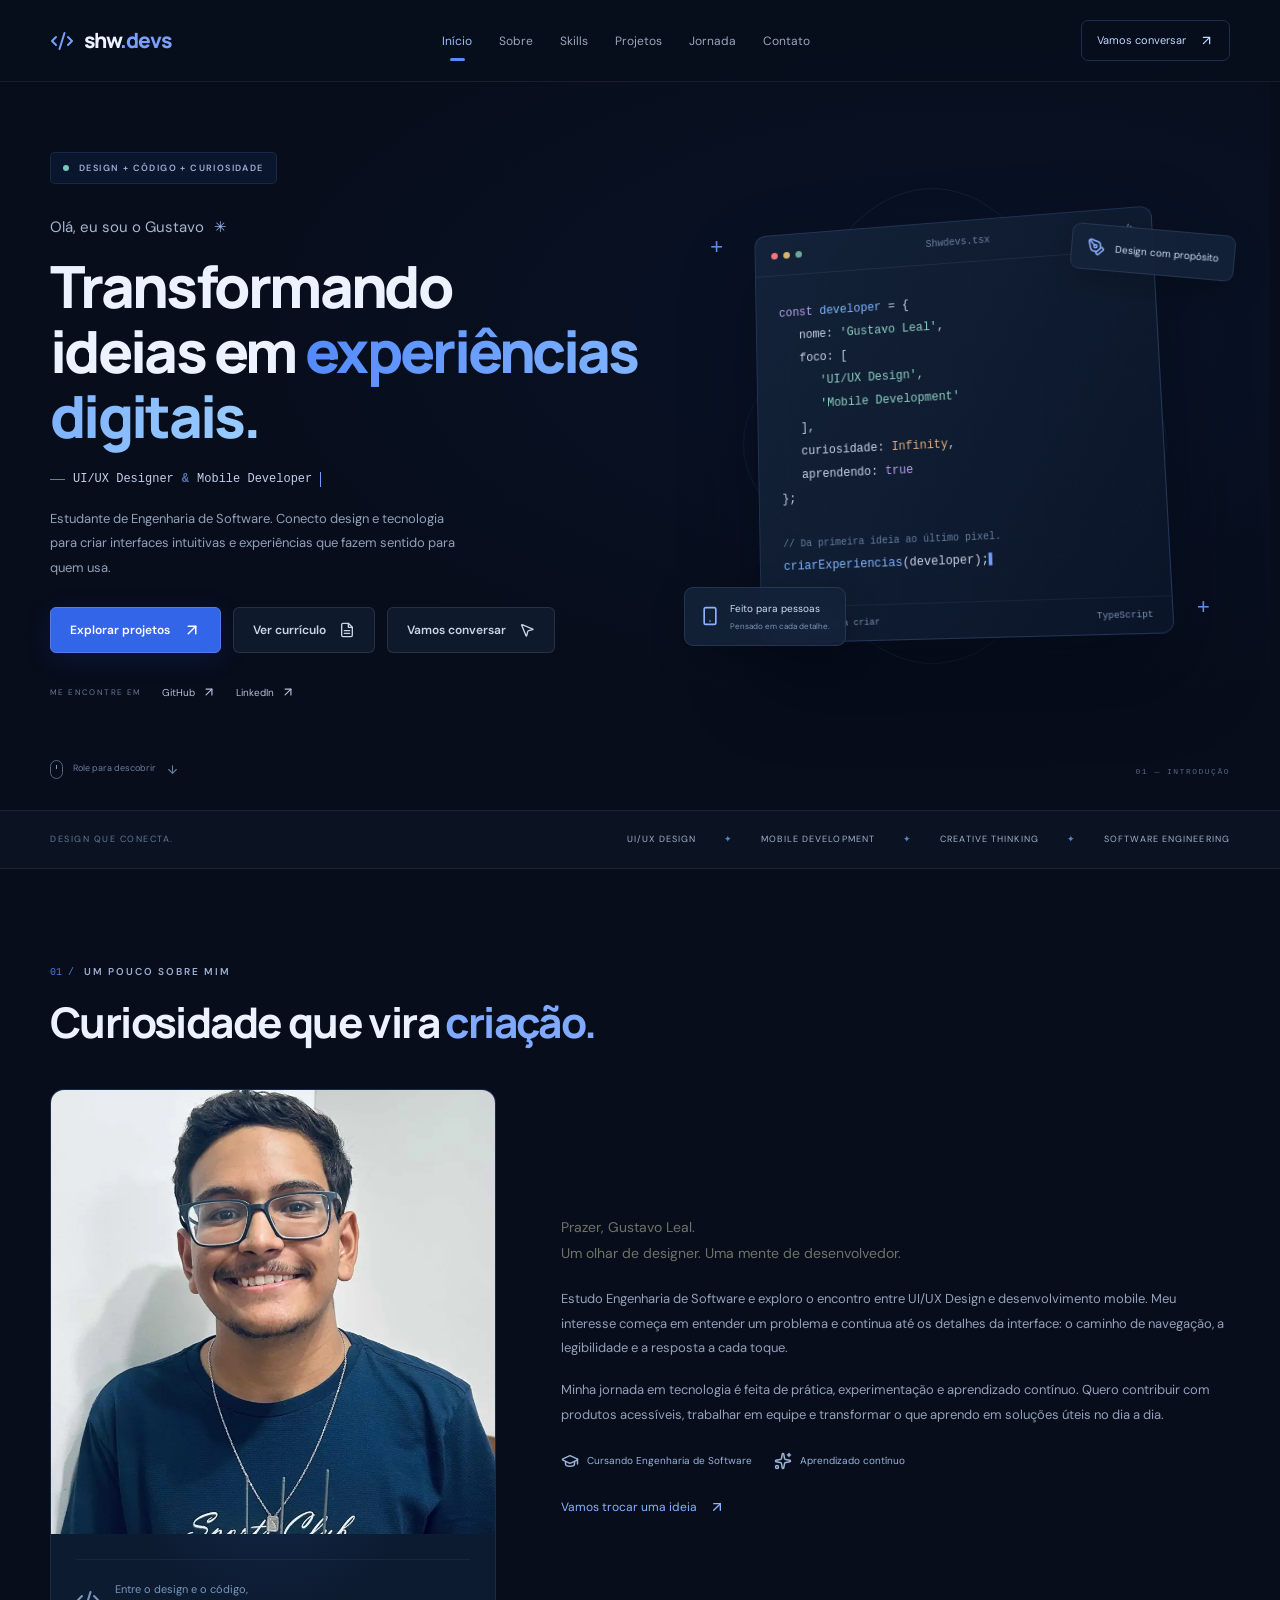
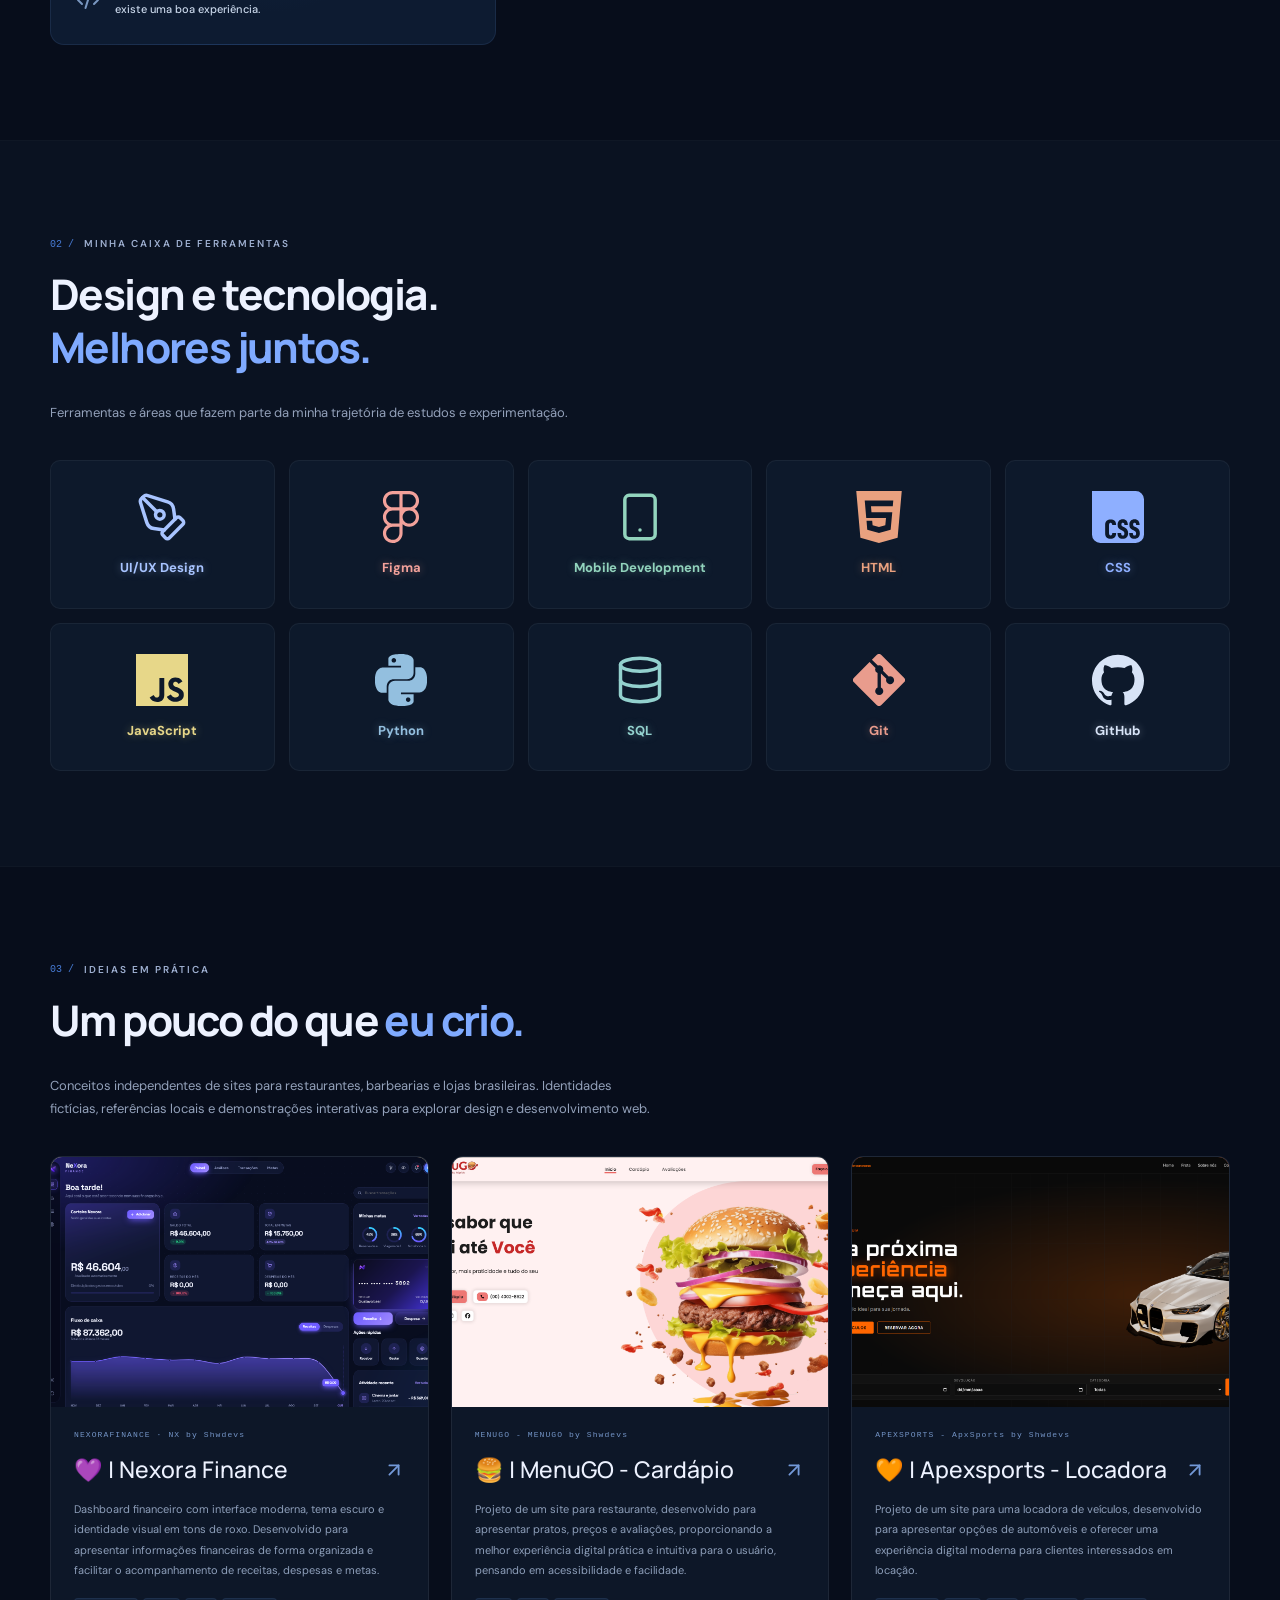
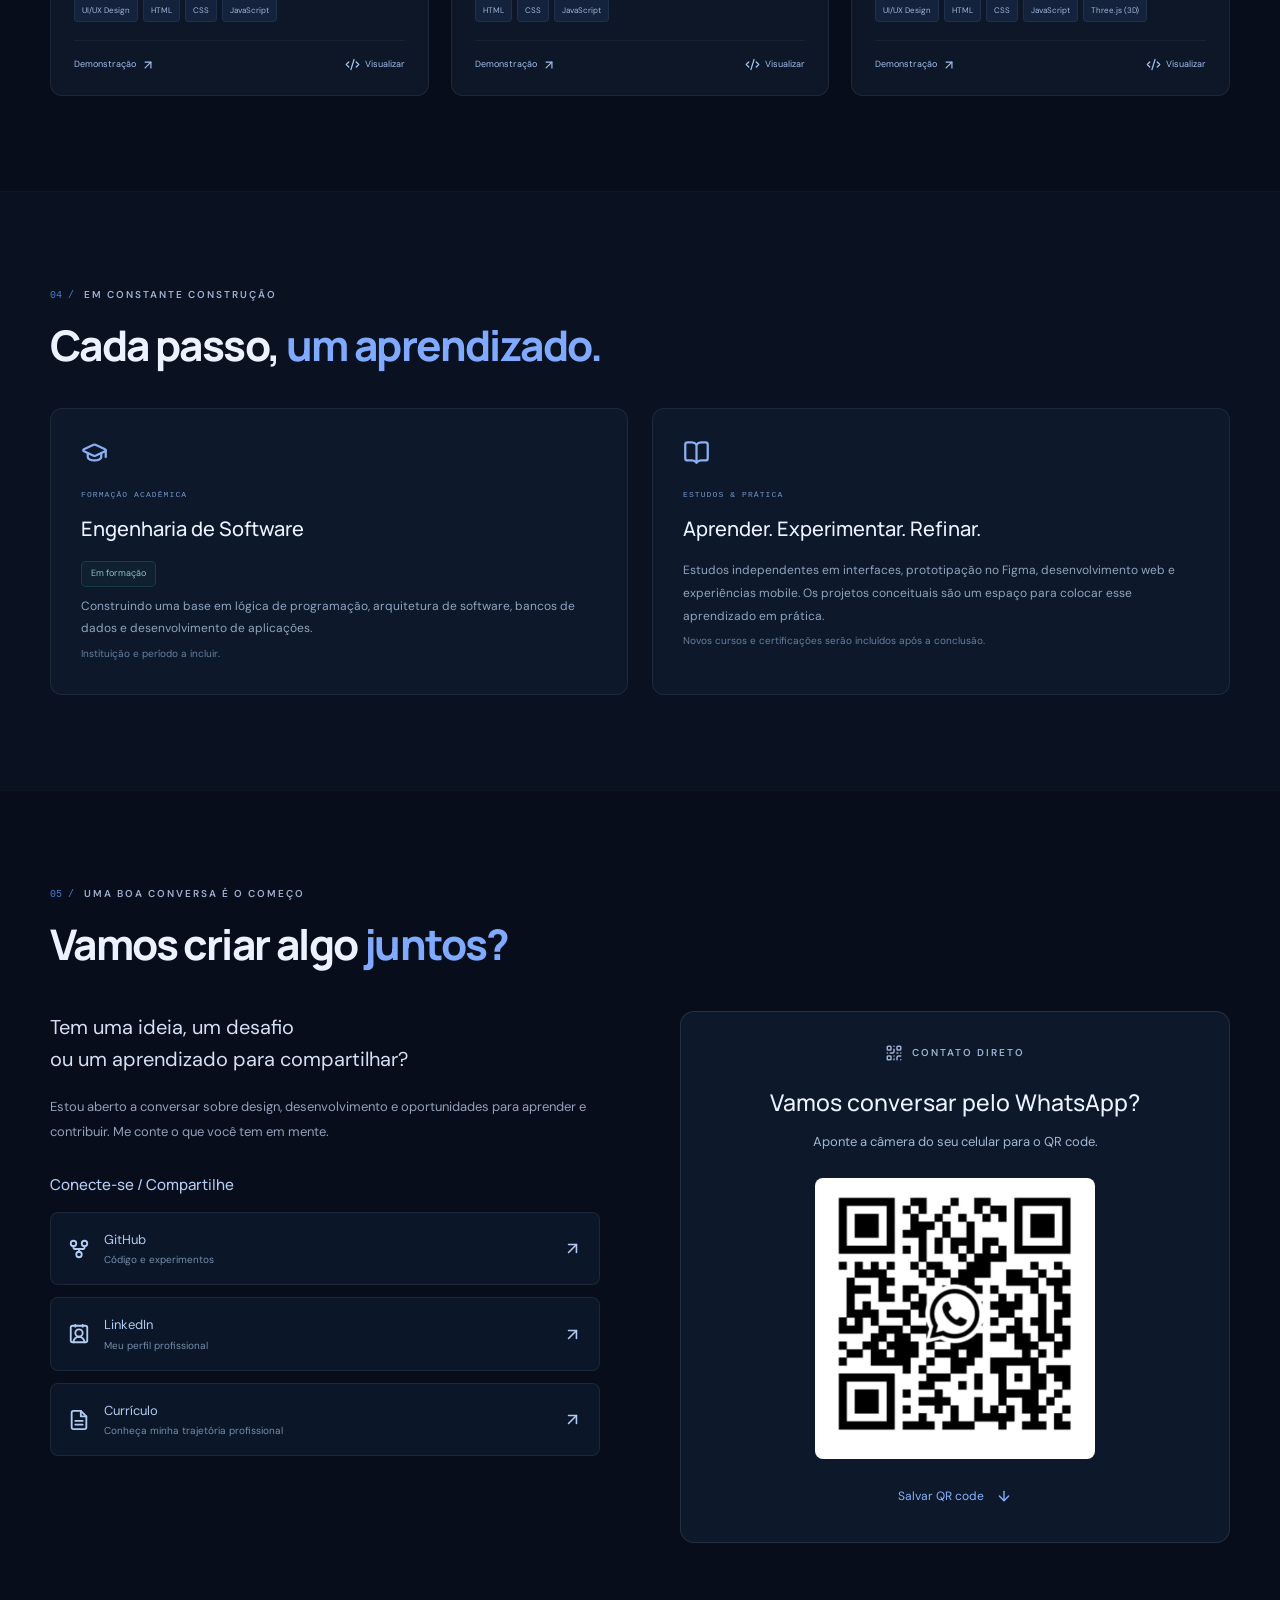
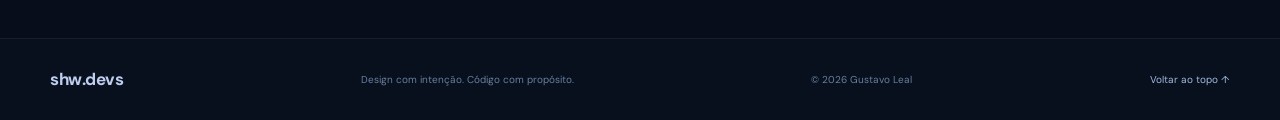
==== commit 3b963433: "Update index.html" ====
--- a/index.html
+++ b/index.html
@@ -9,6 +9,7 @@
     content="Gustavo Leal — estudante de Engenharia de Software com foco em UI/UX Design e desenvolvimento mobile.">
   <title>🌐 | Shwdevs.com</title>
   <link rel="stylesheet" href="style.css">
+  <link rel="icon" type="image/png" href="favicon.png">
 </head>
 
 <body>
@@ -577,6 +578,7 @@
                 <span>HTML</span>
                 <span>CSS</span>
                 <span>JavaScript</span>
+                <span>Three.js (3D)</span>
               </div>
               <div class="project-actions">
                 <button>Demonstração <svg xmlns="http://www.w3.org/2000/svg" width="14" height="14"
